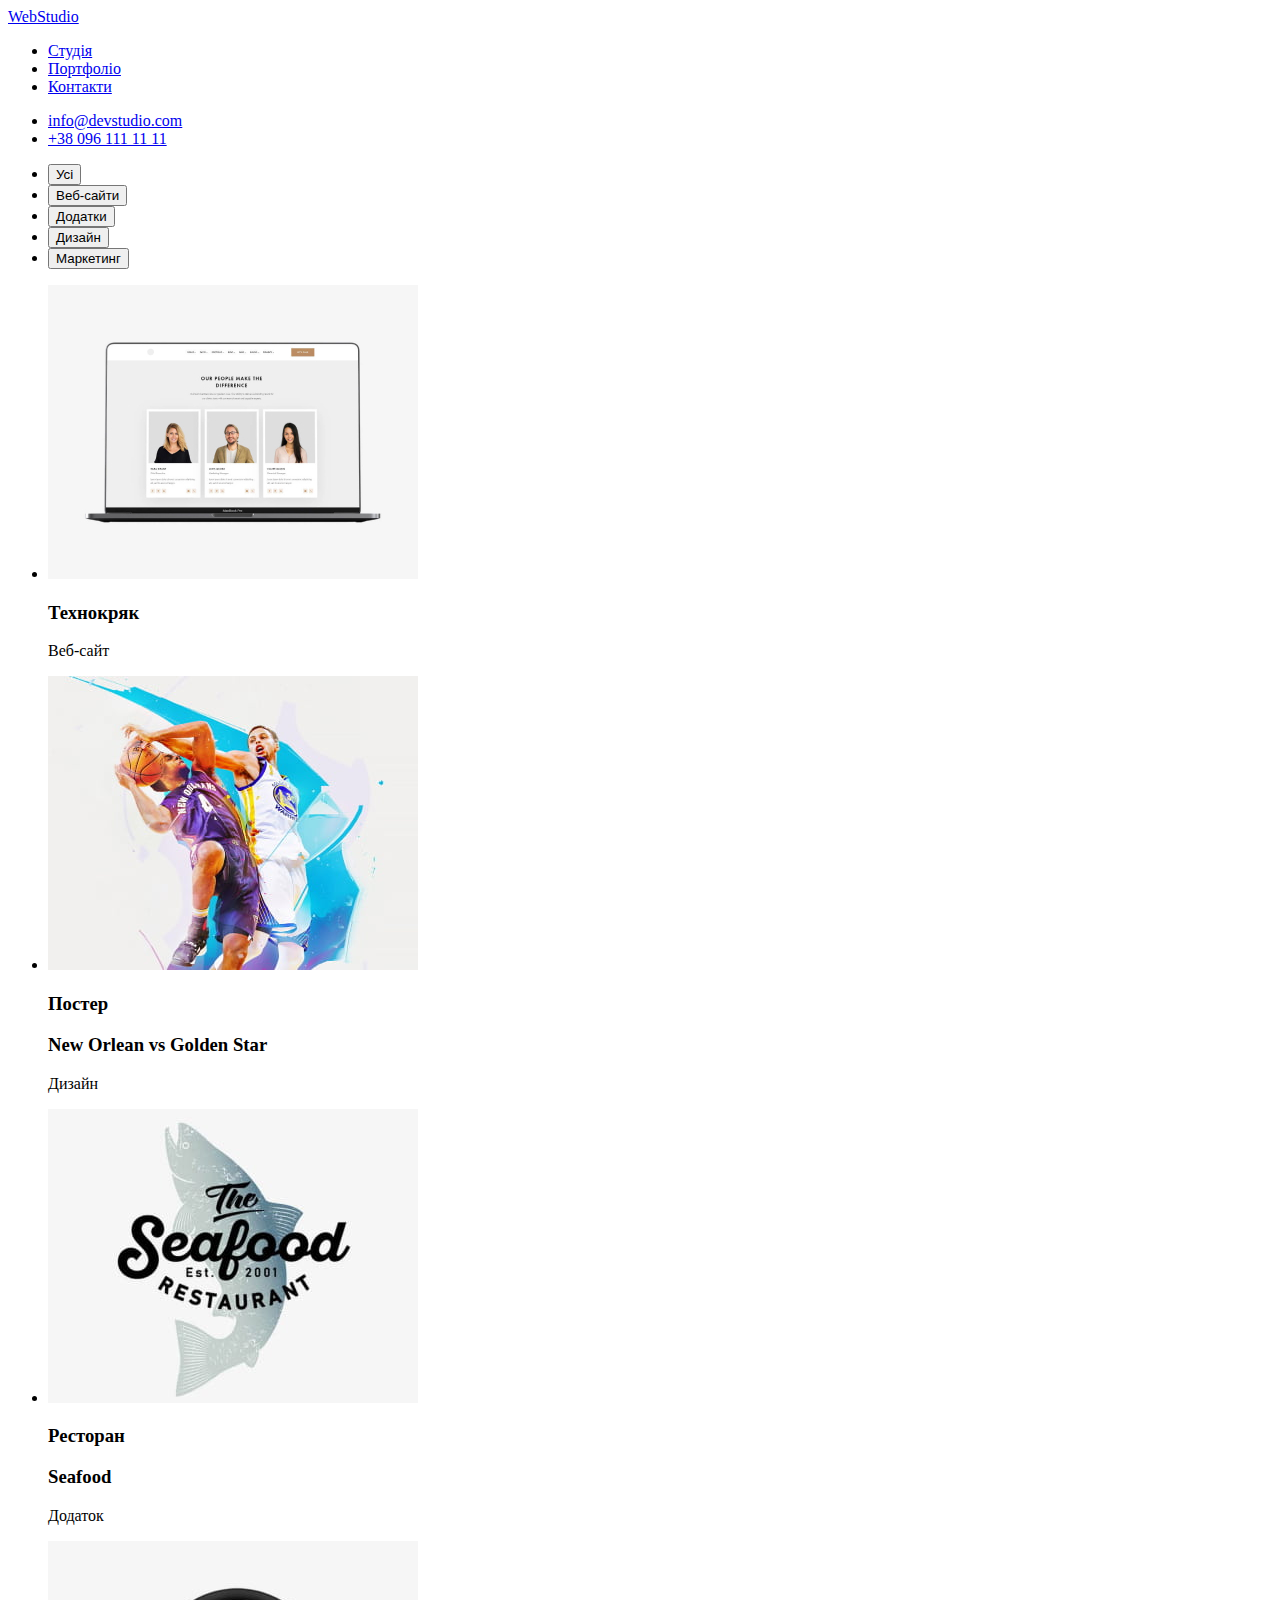
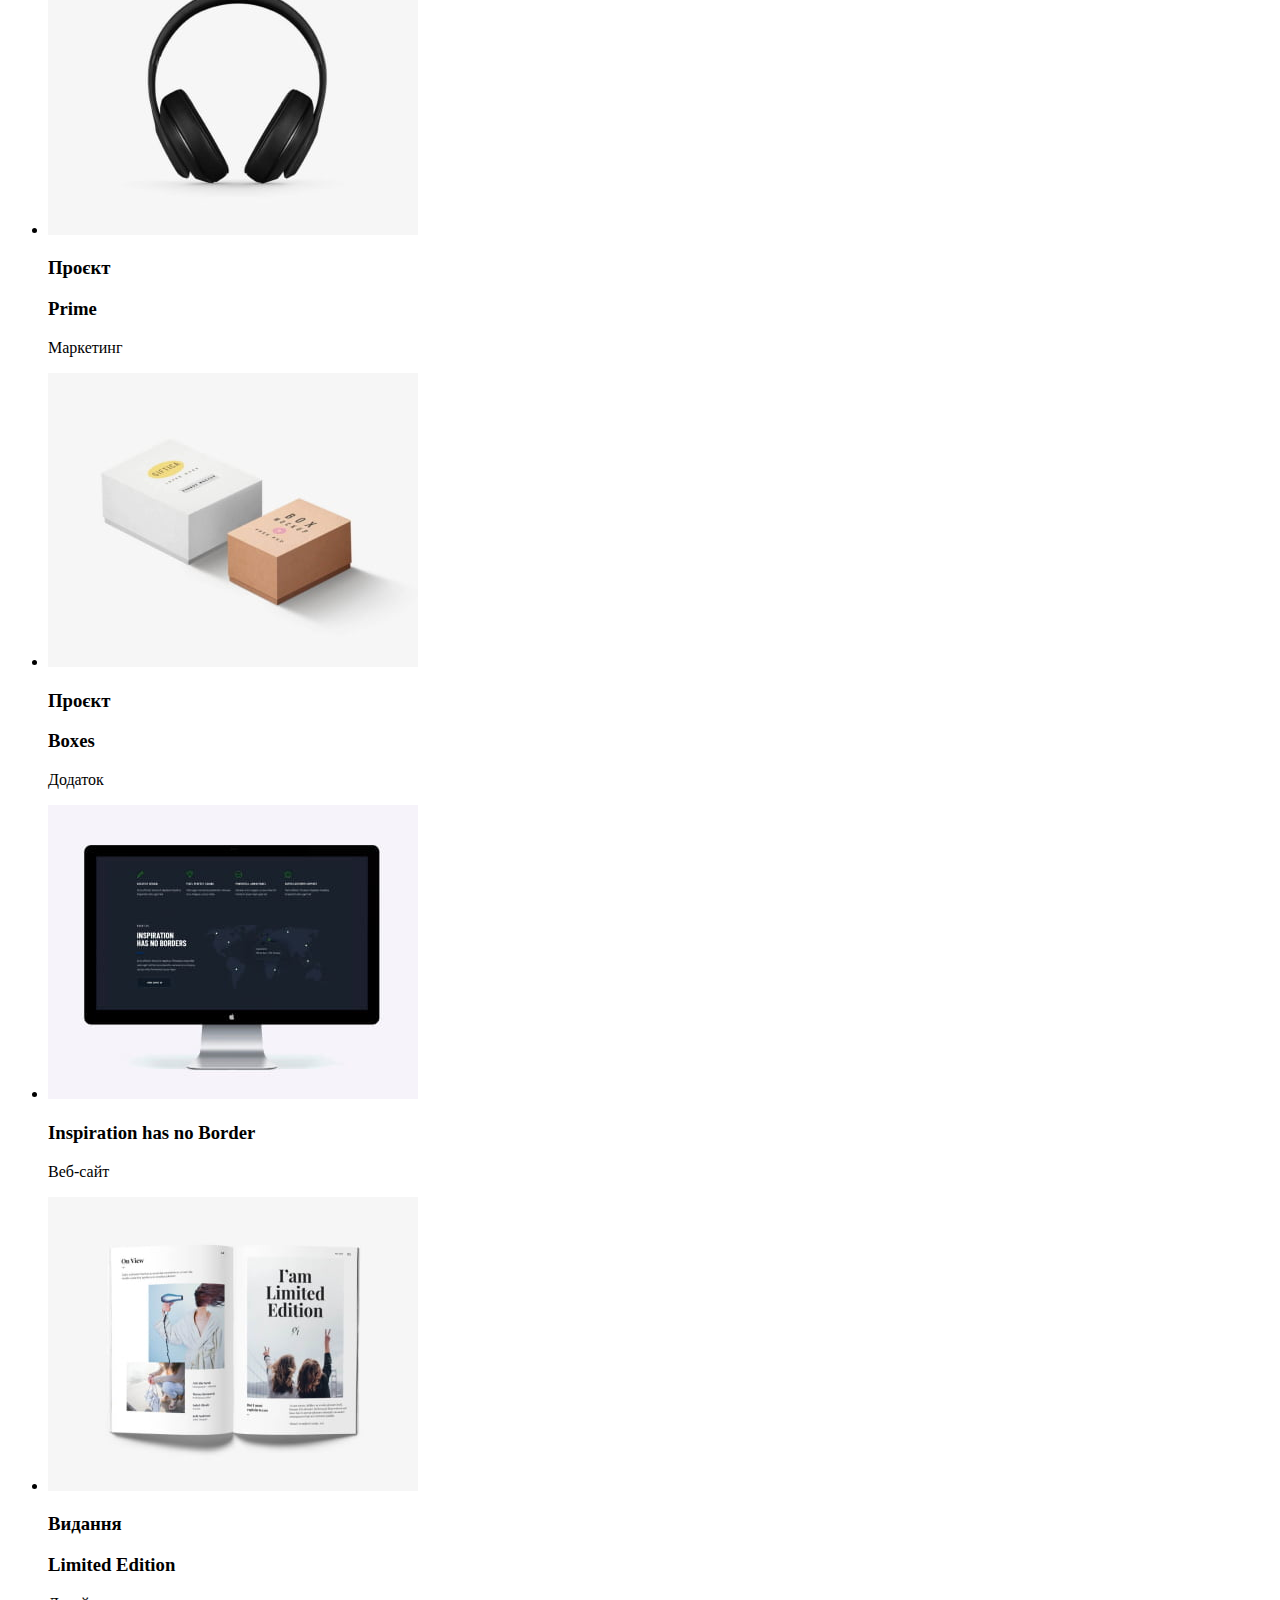
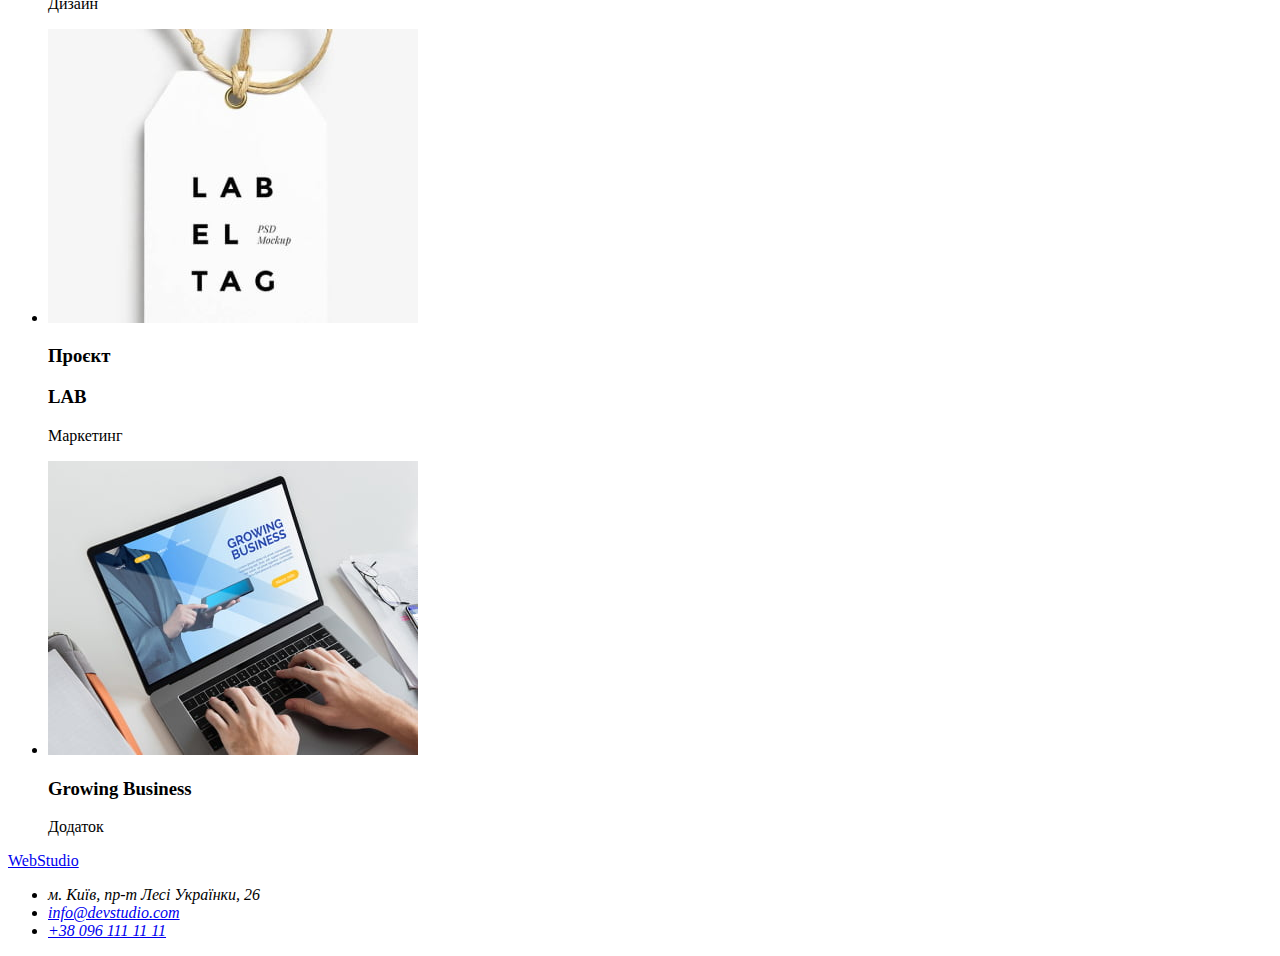
==== portfolio.html @ e4aabb2f "skeleton HTML" ====
<!DOCTYPE html>
<html lang="uk">
  <head>
    <meta charset="UTF-8" />
    <meta http-equiv="X-UA-Compatible" content="IE=edge" />
    <meta name="viewport" content="width=device-width, initial-scale=1.0" />
    <title>Document</title>
    <link rel="stylesheet" href="./css/styls.css" />
  </head>
  <body>
    <head>
      <!-- logo -->
      <a href="index.html" lang="en">WebStudio</a>
      <!--site_navigation  -->
      <nav>
        <ul>
          <li>
            <a href="./index.html">Студія</a>
          </li>
          <li>
            <a href="./portfolio.html">Портфоліо</a>
          </li>
          <li>
            <a href="/Contact">Контакти</a>
          </li>
        </ul>
      </nav>
      <!-- contacts -->
      <ul>
        <li><a href="mailto:info@devstudio.com" lang="en">info@devstudio.com</a></li>
        <li><a href="tel:+380961111111">+38 096 111 11 11</a></li>
      </ul>
    </head>
    <main>
      <section>
        <h2 hidden>Портфоліо</h2>
        <ul>
          <li><button type="button">Усі</button></li>
          <li><button type="button">Веб-сайти</button></li>
          <li><button type="button">Додатки</button></li>
          <li><button type="button">Дизайн</button></li>
          <li><button type="button">Маркетинг</button></li>
        </ul>
        <ul>
          <li>
            <img src="./img/portfolio/1tehnocryak.jpg" alt="ноутбук з відкритим сайтом на екрані" />
            <h3>Технокряк</h3>
            <p>Веб-сайт</p>
          </li>
          <li>
            <img
              src="./img/portfolio/2New-Orlean-vs-Golden-Star.jpg"
              alt="играют в баскет размерами большими"
            />
            <h3>
              Постер
              <p leng="en">New Orlean vs Golden Star</p>
            </h3>
            <p>Дизайн</p>
          </li>
          <li>
            <img src="./img/portfolio/3Seafood.jpg" alt="логотип ресторану" />
            <h3>
              Ресторан
              <p leng="en">Seafood</p>
            </h3>
            <p>Додаток</p>
          </li>
          <li>
            <img src="./img/portfolio/4Prime.jpg" alt="накладні навушники" />
            <h3>
              Проєкт
              <p leng="en">Prime</p>
            </h3>
            <p>Маркетинг</p>
          </li>
          <li>
            <img src="./img/portfolio/5Boxes.jpg" alt="дві коробки різного розміру і кольору" />
            <h3>
              Проєкт
              <p leng="en">Boxes</p>
            </h3>
            <p>Додаток</p>
          </li>
          <li>
            <img
              src="./img/portfolio/6Inspiration-has-no-Borders.jpg"
              alt="монітор на якому відкритий сайт"
            />
            <h3 leng="en">Inspiration has no Border</h3>
            <p>Веб-сайт</p>
          </li>
          <li>
            <img src="./img/portfolio/7 Limited-Edition.jpg" alt="відкрита книга з картинками" />
            <h3>
              Видання
              <p leng="en">Limited Edition</p>
            </h3>
            <p>Дизайн</p>
          </li>
          <li>
            <img src="./img/portfolio/8LAB.jpg" alt="бірка з логотипом магазину" />
            <h3>
              Проєкт
              <p leng="en">LAB</p>
            </h3>
            <p>Маркетинг</p>
          </li>
          <li>
            <img src="./img/portfolio/9Growing-Business.jpg" alt="людина реєструється на сайті" />
            <h3 leng="en">Growing Business</h3>
            <p>Додаток</p>
          </li>
        </ul>
      </section>
    </main>
    <footer>
      <a href="index.html"><span lang="en">WebStudio</span></a>
      <address>
        <ul>
          <li>м. Київ, пр-т Лесі Українки, 26</li>
          <li>
            <a href="mailto:info@devstudio.com" lang="en">info@devstudio.com</a>
          </li>
          <li>
            <a href="tel:+380961111111">+38 096 111 11 11</a>
          </li>
        </ul>
      </address>
    </footer>
  </body>
</html>
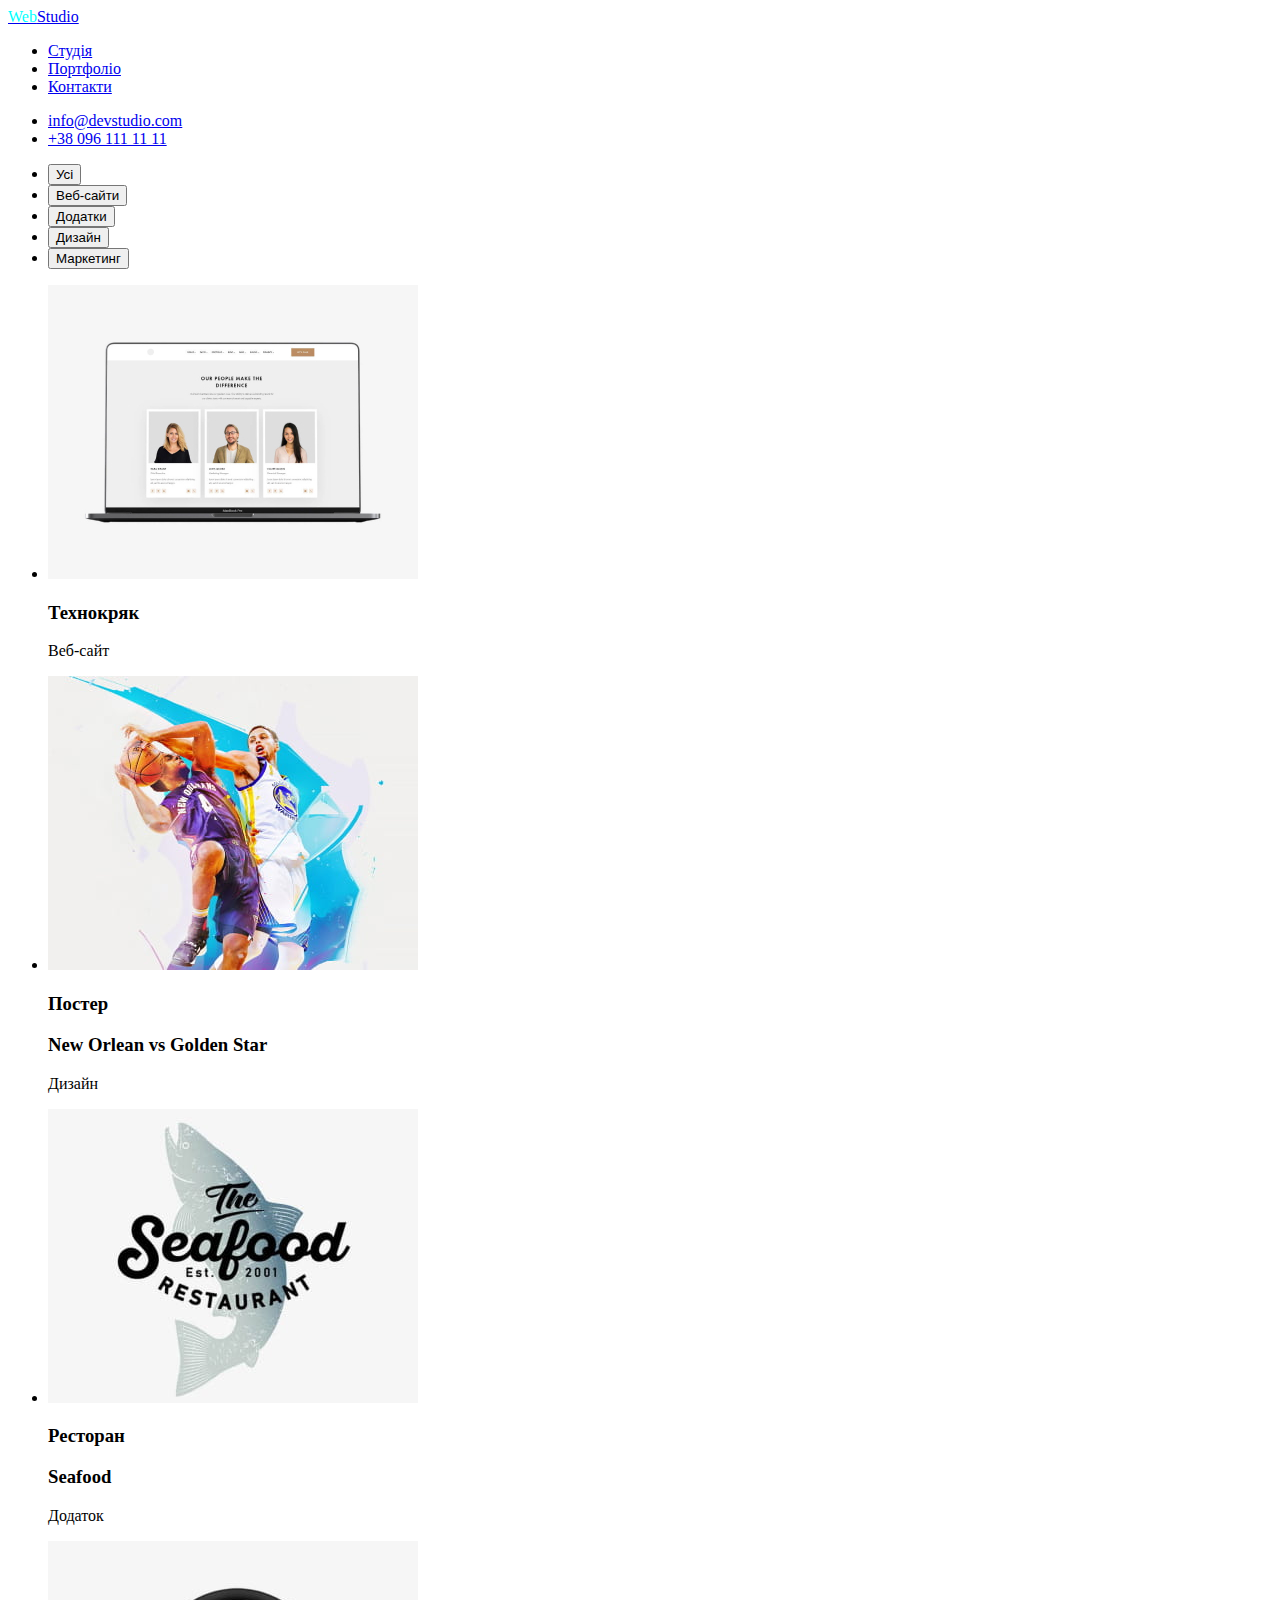
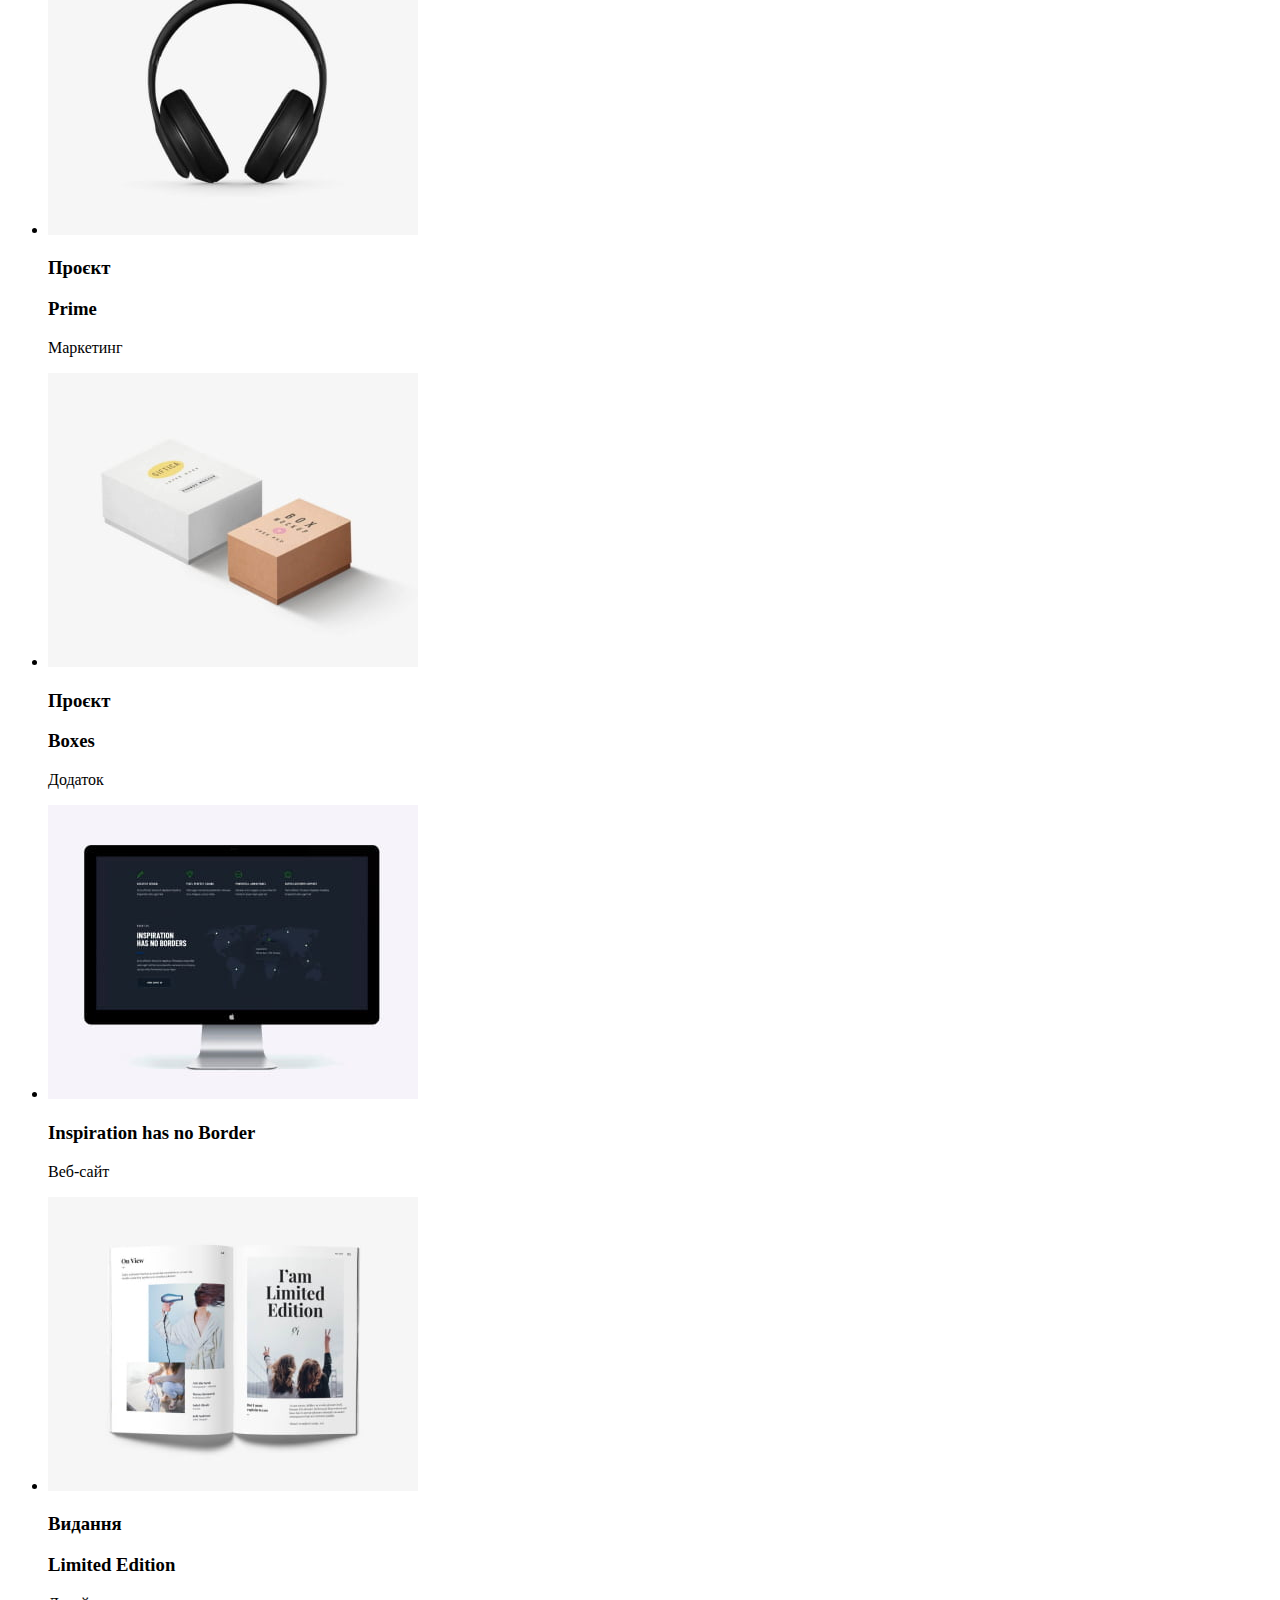
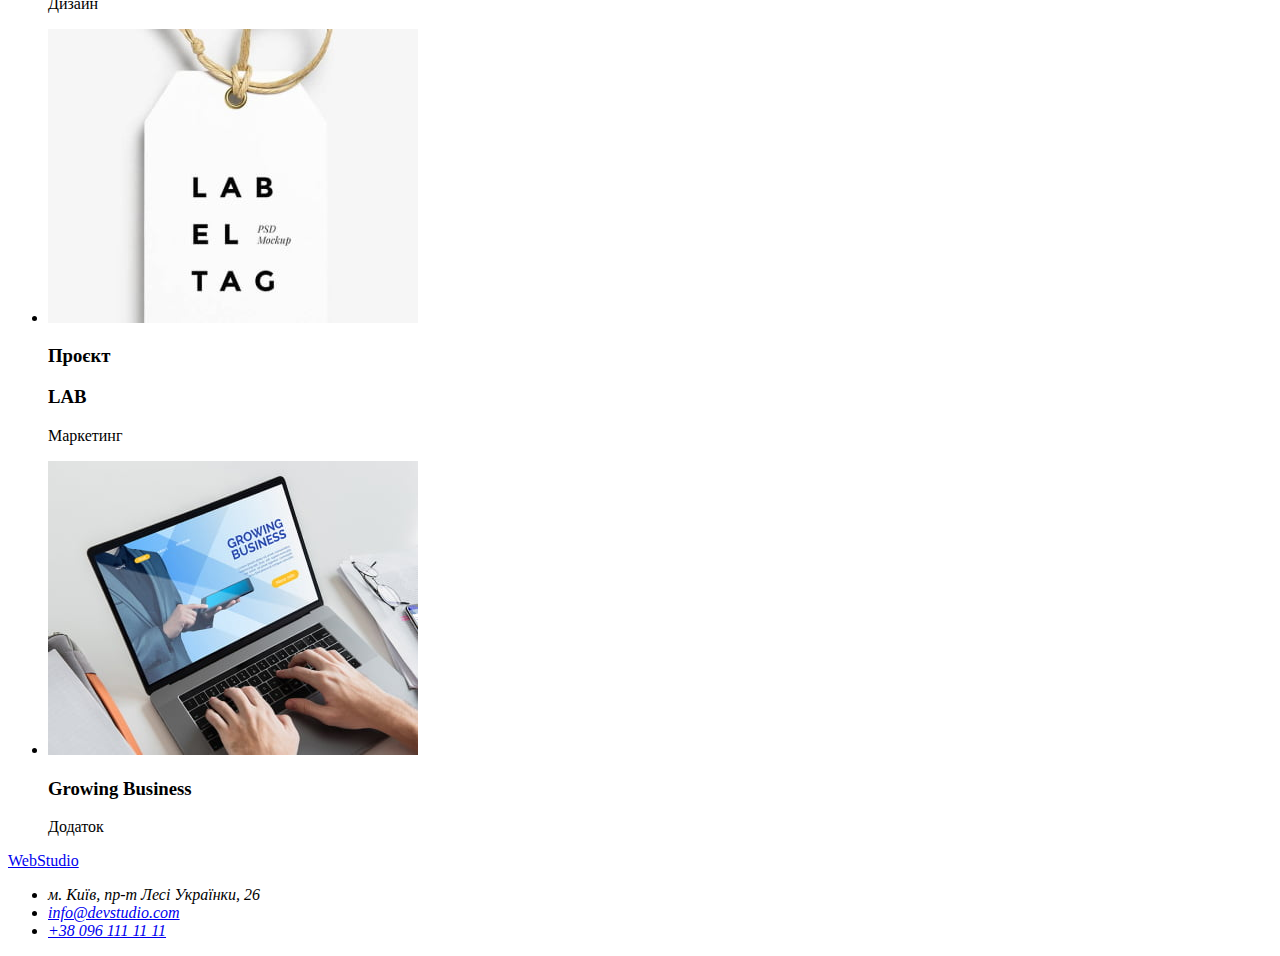
==== commit bfa3e538: "назначил часть классов" ====
--- a/portfolio.html
+++ b/portfolio.html
@@ -5,41 +5,45 @@
     <meta http-equiv="X-UA-Compatible" content="IE=edge" />
     <meta name="viewport" content="width=device-width, initial-scale=1.0" />
     <title>Document</title>
-    <link rel="stylesheet" href="./css/styls.css" />
+    <link rel="stylesheet" href="./css/styles.css" />
   </head>
   <body>
-    <head>
+    <header class="header">
       <!-- logo -->
-      <a href="index.html" lang="en">WebStudio</a>
+      <a class="logo" href="index.html" lang="en"><span class="first-part-logo">Web</span>Studio</a>
       <!--site_navigation  -->
-      <nav>
-        <ul>
-          <li>
-            <a href="./index.html">Студія</a>
+      <nav class="nav">
+        <ul class="nav-list">
+          <li class="nav-item">
+            <a class="nav-link" href="./index.html">Студія</a>
           </li>
-          <li>
-            <a href="./portfolio.html">Портфоліо</a>
+          <li class="nav-item">
+            <a class="nav-link" href="./portfolio.html">Портфоліо</a>
           </li>
-          <li>
-            <a href="/Contact">Контакти</a>
+          <li class="nav-item">
+            <a class="nav-link" href="/Contact">Контакти</a>
           </li>
         </ul>
       </nav>
       <!-- contacts -->
-      <ul>
-        <li><a href="mailto:info@devstudio.com" lang="en">info@devstudio.com</a></li>
-        <li><a href="tel:+380961111111">+38 096 111 11 11</a></li>
+      <ul class="contacts-list">
+        <li class="contacts-item">
+          <a class="contacts-link" href="mailto:info@devstudio.com" lang="en">info@devstudio.com</a>
+        </li>
+        <li class="contacts-item">
+          <a class="contacts-link" href="tel:+380961111111">+38 096 111 11 11</a>
+        </li>
       </ul>
-    </head>
+    </header>
     <main>
-      <section>
-        <h2 hidden>Портфоліо</h2>
-        <ul>
-          <li><button type="button">Усі</button></li>
-          <li><button type="button">Веб-сайти</button></li>
-          <li><button type="button">Додатки</button></li>
-          <li><button type="button">Дизайн</button></li>
-          <li><button type="button">Маркетинг</button></li>
+      <section class="portfolio-section">
+        <h2 class="portfolio-title" hidden>Портфоліо</h2>
+        <ul class="filter-list">
+          <li class="filter-item"><button class="filter-button" type="button">Усі</button></li>
+          <li class="filter-item"><button class="filter-button" type="button">Веб-сайти</button></li>
+          <li class="filter-item"><button class="filter-button" type="button">Додатки</button></li>
+          <li class="filter-item"><button class="filter-button" type="button">Дизайн</button></li>
+          <li class="filter-item"><button class="filter-button" type="button">Маркетинг</button></li>
         </ul>
         <ul>
           <li>
--- a/css/styles.css
+++ b/css/styles.css
@@ -0,0 +1,19 @@
+.logo {
+}
+.first-part-logo {color: aqua;
+    
+}
+.nav {
+}
+.nav-list {
+}
+.nav-item {
+}
+.nav-link {
+}
+.contacts-list {
+}
+.contacts-item {
+}
+.contacts-link {
+}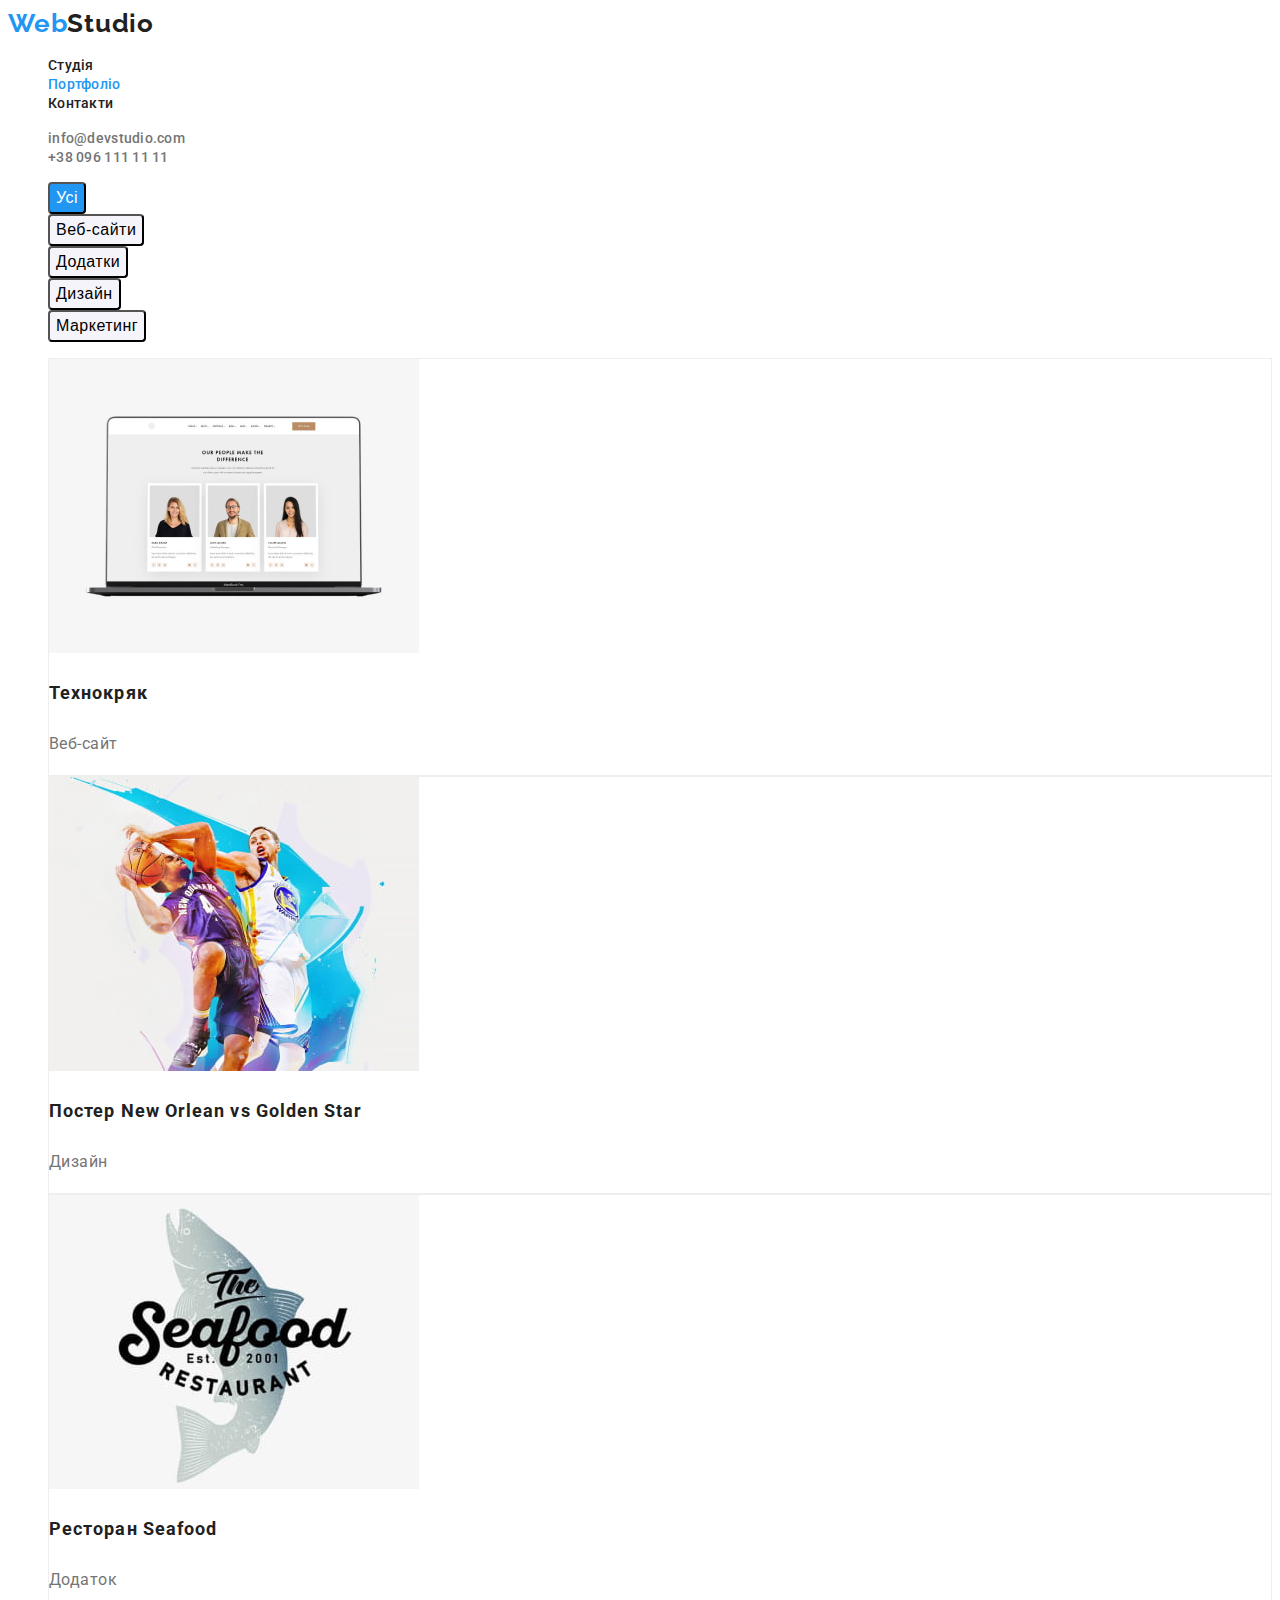
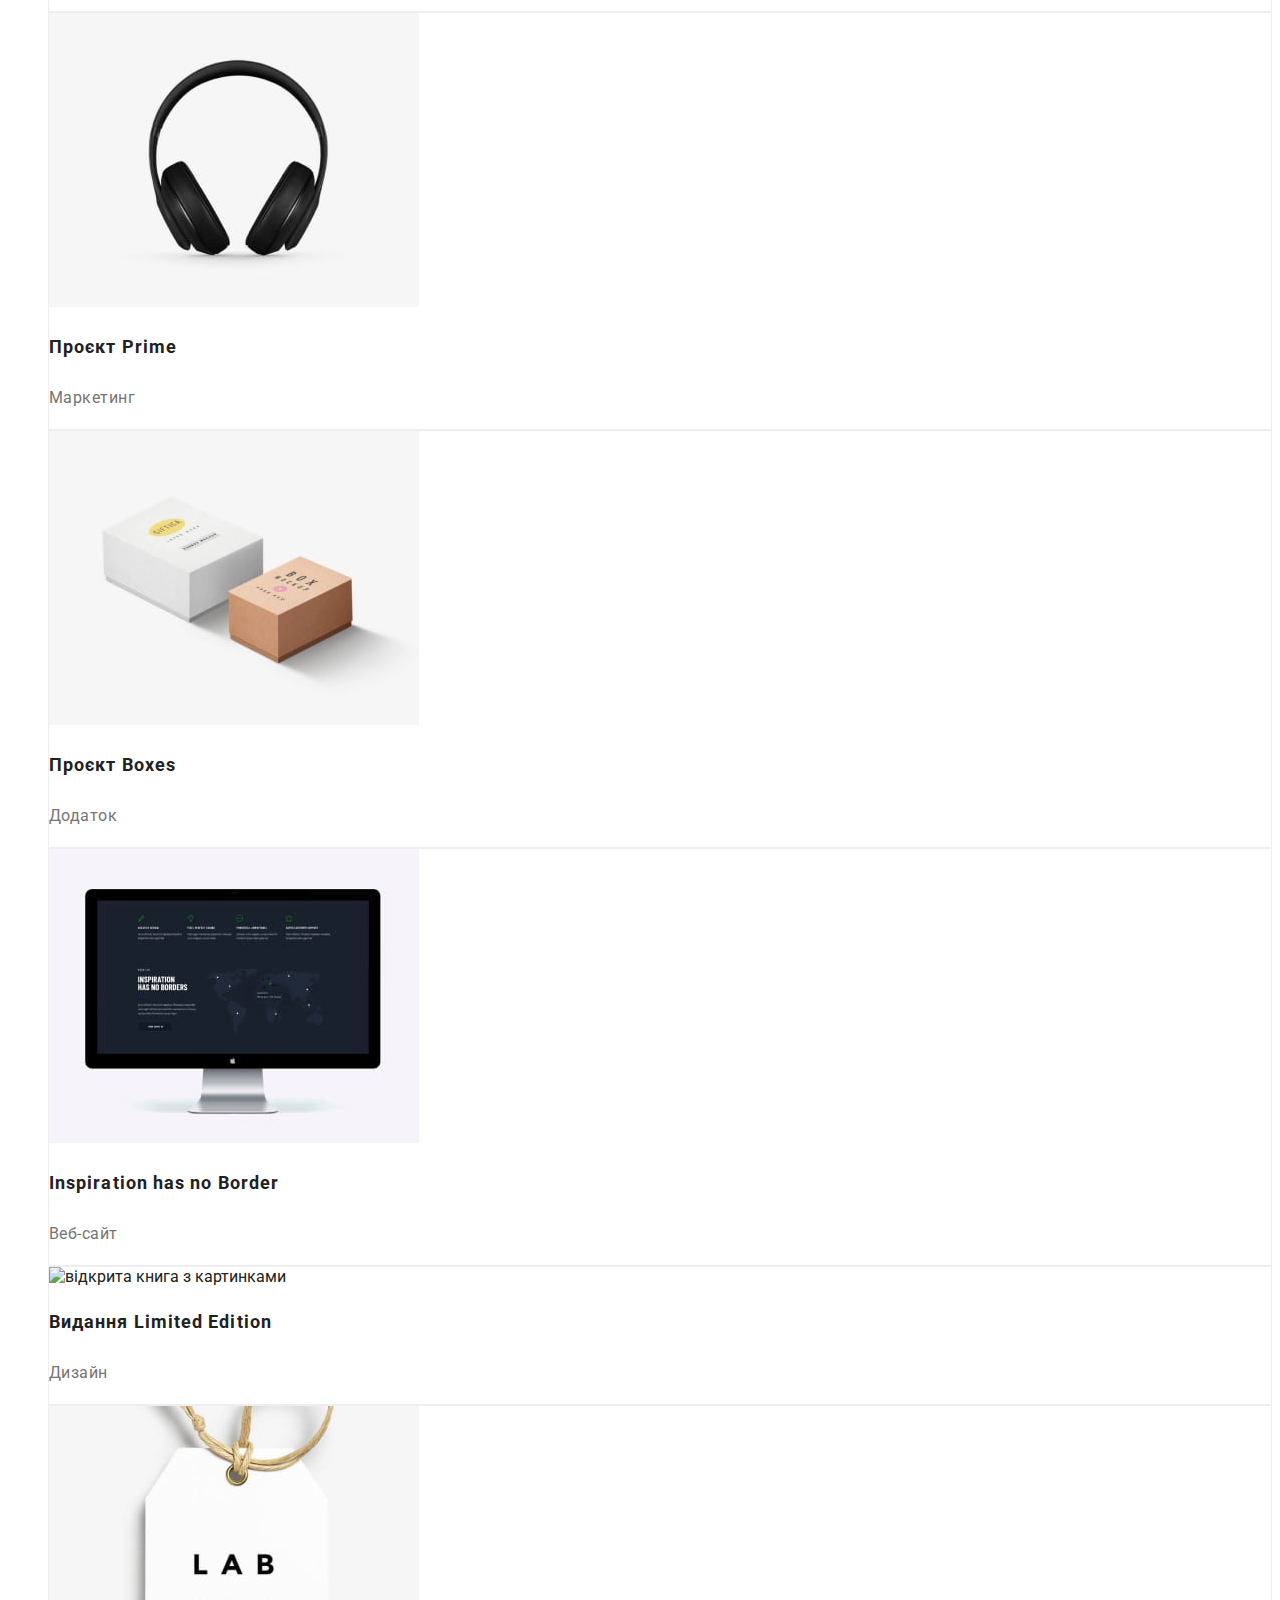
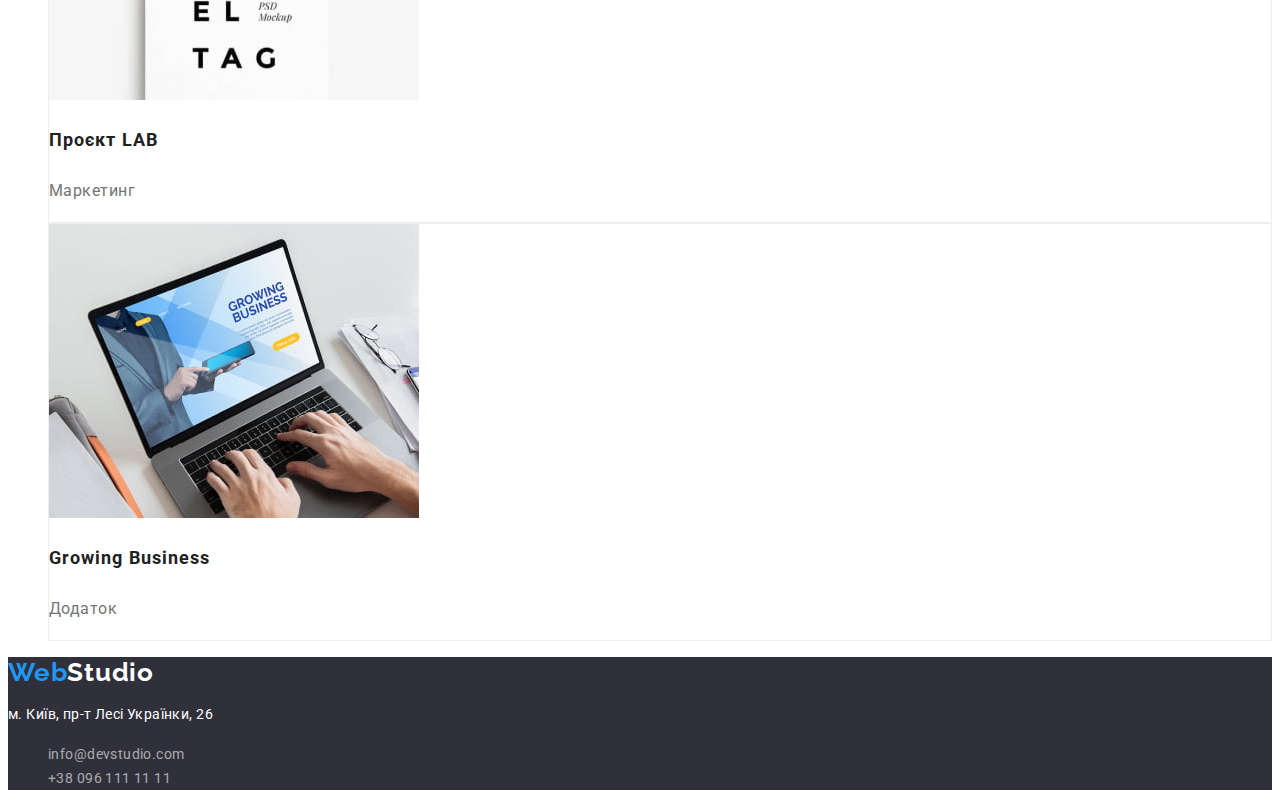
==== commit 8a64b102: "stylesheet DONE" ====
--- a/portfolio.html
+++ b/portfolio.html
@@ -5,129 +5,127 @@
     <meta http-equiv="X-UA-Compatible" content="IE=edge" />
     <meta name="viewport" content="width=device-width, initial-scale=1.0" />
     <title>Document</title>
+    <link rel="preconnect" href="https://fonts.googleapis.com" />
+    <link rel="preconnect" href="https://fonts.gstatic.com" crossorigin />
+    <link href="https://fonts.googleapis.com/css2?family=Raleway:wght@700&family=Roboto:wght@400;500;700;900&display=swap" rel="stylesheet" />
     <link rel="stylesheet" href="./css/styles.css" />
   </head>
   <body>
-    <header class="header">
+ <header class="header">
       <!-- logo -->
-      <a class="logo" href="index.html" lang="en"><span class="first-part-logo">Web</span>Studio</a>
+      <a class="logo link" href="index.html" lang="en"><span class="first-part-logo">Web</span>Studio</a>
       <!--site_navigation  -->
       <nav class="nav">
-        <ul class="nav-list">
+        <ul class="nav-list list">
           <li class="nav-item">
-            <a class="nav-link" href="./index.html">Студія</a>
+            <a class="nav-link link " href="./index.html">Студія</a>
           </li>
           <li class="nav-item">
-            <a class="nav-link" href="./portfolio.html">Портфоліо</a>
+            <a class="nav-link link current" href="./portfolio.html">Портфоліо</a>
           </li>
           <li class="nav-item">
-            <a class="nav-link" href="/Contact">Контакти</a>
+            <a class="nav-link link" href="/Contact">Контакти</a>
           </li>
         </ul>
       </nav>
       <!-- contacts -->
-      <ul class="contacts-list">
+      <ul class="contacts-list list">
         <li class="contacts-item">
-          <a class="contacts-link" href="mailto:info@devstudio.com" lang="en">info@devstudio.com</a>
+          <a class="contacts-link link" href="mailto:info@devstudio.com" lang="en">info@devstudio.com</a>
         </li>
         <li class="contacts-item">
-          <a class="contacts-link" href="tel:+380961111111">+38 096 111 11 11</a>
+          <a class="contacts-link link" href="tel:+380961111111">+38 096 111 11 11</a>
         </li>
       </ul>
     </header>
     <main>
       <section class="portfolio-section">
-        <h2 class="portfolio-title" hidden>Портфоліо</h2>
-        <ul class="filter-list">
-          <li class="filter-item"><button class="filter-button" type="button">Усі</button></li>
+        
+        <h2 class="portfolio-title">Портфоліо</h2>
+        <ul class="filter-list list">
+          <li class="filter-item"><button class="filter-button active" type="button">Усі</button></li>
           <li class="filter-item"><button class="filter-button" type="button">Веб-сайти</button></li>
           <li class="filter-item"><button class="filter-button" type="button">Додатки</button></li>
           <li class="filter-item"><button class="filter-button" type="button">Дизайн</button></li>
           <li class="filter-item"><button class="filter-button" type="button">Маркетинг</button></li>
         </ul>
-        <ul>
-          <li>
-            <img src="./img/portfolio/1tehnocryak.jpg" alt="ноутбук з відкритим сайтом на екрані" />
-            <h3>Технокряк</h3>
-            <p>Веб-сайт</p>
+        <ul class="portfolio-list list">
+          <li class="portfolio-item">
+            <img class="portfolio-img" src="./img/portfolio/1tehnocryak.jpg" alt="ноутбук з відкритим сайтом на екрані" width="370" height="294"/>
+            <h3 class="portfolio-subtitle">Технокряк</h3>
+            <p class="portfolio-text text">Веб-сайт</p>
           </li>
-          <li>
-            <img
-              src="./img/portfolio/2New-Orlean-vs-Golden-Star.jpg"
-              alt="играют в баскет размерами большими"
-            />
-            <h3>
+          <li class="portfolio-item">
+            <img class="portfolio-img" src="./img/portfolio/2New-Orlean-vs-Golden-Star.jpg" alt="играют в баскет размерами большими" width="370" height="294"/>
+            <h3 class="portfolio-subtitle">
               Постер
-              <p leng="en">New Orlean vs Golden Star</p>
+              <span lang="en">New Orlean vs Golden Star</span>
             </h3>
-            <p>Дизайн</p>
+            <p class="portfolio-text text">Дизайн</p>
           </li>
-          <li>
-            <img src="./img/portfolio/3Seafood.jpg" alt="логотип ресторану" />
-            <h3>
+          <li class="portfolio-item">
+            <img class="portfolio-img" src="./img/portfolio/3Seafood.jpg" alt="логотип ресторану" width="370" height="294"/>
+            <h3 class="portfolio-subtitle">
               Ресторан
-              <p leng="en">Seafood</p>
+              <span lang="en">Seafood</span>
             </h3>
-            <p>Додаток</p>
+            <p class="portfolio-text text">Додаток</p>
           </li>
-          <li>
-            <img src="./img/portfolio/4Prime.jpg" alt="накладні навушники" />
-            <h3>
+          <li class="portfolio-item">
+            <img class="portfolio-img" src="./img/portfolio/4Prime.jpg" alt="накладні навушники" width="370" height="294"/>
+            <h3 class="portfolio-subtitle">
               Проєкт
-              <p leng="en">Prime</p>
+              <span lang="en">Prime</span>
             </h3>
-            <p>Маркетинг</p>
+            <p class="portfolio-text text">Маркетинг</p>
           </li>
-          <li>
-            <img src="./img/portfolio/5Boxes.jpg" alt="дві коробки різного розміру і кольору" />
-            <h3>
+          <li class="portfolio-item">
+            <img class="portfolio-img" src="./img/portfolio/5Boxes.jpg" alt="дві коробки різного розміру і кольору" width="370" height="294"/>
+            <h3 class="portfolio-subtitle">
               Проєкт
-              <p leng="en">Boxes</p>
+              <span lang="en">Boxes</span>
             </h3>
-            <p>Додаток</p>
+            <p class="portfolio-text text">Додаток</p>
           </li>
-          <li>
-            <img
-              src="./img/portfolio/6Inspiration-has-no-Borders.jpg"
-              alt="монітор на якому відкритий сайт"
-            />
-            <h3 leng="en">Inspiration has no Border</h3>
-            <p>Веб-сайт</p>
+          <li class="portfolio-item">
+            <img class="portfolio-img" src="./img/portfolio/6Inspiration-has-no-Borders.jpg" alt="монітор на якому відкритий сайт" width="370" height="294"/>
+            <h3 class="portfolio-subtitle" lang="en">Inspiration has no Border</h3>
+            <p class="portfolio-text text">Веб-сайт</p>
           </li>
-          <li>
-            <img src="./img/portfolio/7 Limited-Edition.jpg" alt="відкрита книга з картинками" />
-            <h3>
+          <li class="portfolio-item">
+            <img class="portfolio-img" src="./img/portfolio/7Limited-Edition.jpg" alt="відкрита книга з картинками" width="370" height="294"/>
+            <h3 class="portfolio-subtitle">
               Видання
-              <p leng="en">Limited Edition</p>
+              <span lang="en">Limited Edition</span>
             </h3>
-            <p>Дизайн</p>
+            <p class="portfolio-text text">Дизайн</p>
           </li>
-          <li>
-            <img src="./img/portfolio/8LAB.jpg" alt="бірка з логотипом магазину" />
-            <h3>
+          <li class="portfolio-item">
+            <img class="portfolio-img" src="./img/portfolio/8LAB.jpg" alt="бірка з логотипом магазину" width="370" height="294"/>
+            <h3 class="portfolio-subtitle">
               Проєкт
-              <p leng="en">LAB</p>
+              <span lang="en">LAB</span>
             </h3>
-            <p>Маркетинг</p>
+            <p class="portfolio-text text">Маркетинг</p>
           </li>
-          <li>
-            <img src="./img/portfolio/9Growing-Business.jpg" alt="людина реєструється на сайті" />
-            <h3 leng="en">Growing Business</h3>
-            <p>Додаток</p>
+          <li class="portfolio-item">
+            <img class="portfolio-img" src="./img/portfolio/9Growing-Business.jpg" alt="людина реєструється на сайті" width="370" height="294"/>
+            <h3 class="portfolio-subtitle" lang="en">Growing Business</h3>
+            <p class="portfolio-text text">Додаток</p>
           </li>
         </ul>
       </section>
     </main>
-    <footer>
-      <a href="index.html"><span lang="en">WebStudio</span></a>
-      <address>
-        <ul>
-          <li>м. Київ, пр-т Лесі Українки, 26</li>
-          <li>
-            <a href="mailto:info@devstudio.com" lang="en">info@devstudio.com</a>
+     <footer class="footer">
+      <a class="logo link" href="index.html" lang="en"><span class="first-part-logo">Web</span>Studio</a>
+      <address class="address">
+        <p class="address-text">м. Київ, пр-т Лесі Українки, 26</p>
+        <ul class="address-list list">
+          <li class="address-item">
+            <a class="address-link link" href="mailto:info@devstudio.com" lang="en">info@devstudio.com</a>
           </li>
-          <li>
-            <a href="tel:+380961111111">+38 096 111 11 11</a>
+          <li class="address-item">
+            <a class="address-link link" href="tel:+380961111111">+38 096 111 11 11</a>
           </li>
         </ul>
       </address>
--- a/css/styles.css
+++ b/css/styles.css
@@ -1,19 +1,217 @@
-.logo {
-}
-.first-part-logo {color: aqua;
-    
-}
-.nav {
-}
-.nav-list {
-}
-.nav-item {
-}
-.nav-link {
-}
-.contacts-list {
-}
-.contacts-item {
-}
-.contacts-link {
+:root{
+  /* Fonts */
+  --main-font: Roboto, sans-serif;
+  --secondary-font: Raleway, sans-serif;
+  /* Text colors */
+  --main-txt-cl:#212121;
+  --dark-txt-cl:#757575;
+  --ligh-txt-cl:#FFFFFF;
+  --ligt-txt-cl-60:rgba(255, 255, 255, 0.6);
+  --accent-txt-cl:#2196F3;
+  /* Background colors*/
+  --main-bg-cl:#FFFFFF;
+  --dark-bg-cl:#2F303A;
+  --ligt-bg-cl:#F5F4FA;
+  --accent-bg-cl:#2196F3;
+  /* Others */
+
+}
+body{
+  font-family: var(--main-font);
+  color:var(--main-txt-cl);
+  background-color: var(--main-bg-cl);
+
+}
+/* Reset */
+.link{
+  text-decoration: none;
+  color: currentColor;
+}
+.list{
+  list-style: none;
+}
+/* Header */
+.logo{
+  font-family: var(--secondary-font);
+font-weight: 700;
+font-size: 26px;
+line-height: calc(31 / 26);
+letter-spacing: 0.03em;
+}
+.first-part-logo{
+  color: var(--accent-bg-cl);
+}
+.nav-link{
+  font-weight: 500;
+font-size: 14px;
+line-height: calc(16 / 14);
+letter-spacing: 0.02em;
+}
+.nav-link:focus,
+.nav-link:hover{
+color:var(--accent-txt-cl);
+}
+.nav-link.current{
+  color: var(--accent-txt-cl);
+}
+.contacts-link{
+font-weight: 500;
+font-size: 14px;
+line-height: calc(16 / 14);
+letter-spacing: 0.02em;
+
+color: var(--dark-txt-cl);
+}
+.contacts-link:hover,
+.contacts-link:focus{
+  color:var(--accent-txt-cl);
+}
+/* main */
+
+.hero{
+background-color: var(--dark-bg-cl);
+}
+.hero-title{
+font-weight: 900;
+font-size: 44px;
+line-height:calc(60 / 40);
+text-align: center;
+letter-spacing: 0.06em;
+text-transform: uppercase;
+
+color: var(--ligh-txt-cl);
+}
+.hero-button{
+font-family:inherit;
+font-weight: 700;
+font-size: 16px;
+line-height:calc(30 / 16);
+display: flex;
+align-items: center;
+text-align: center;
+letter-spacing: 0.06em;
+
+color:var(--ligh-txt-cl);
+background-color:var(--accent-bg-cl);
+cursor: pointer;
+box-shadow: 0px 4px 4px rgba(0, 0, 0, 0.15);
+border-radius: 4px;
+}
+/* Benefits */
+.benefits-title{
+  display: none;
+}
+.benefits-subtitle{
+font-weight: 700;
+font-size: 14px;
+line-height: calc(16 / 14);
+letter-spacing: 0.03em;
+text-transform: uppercase;
+}
+.text{
+font-weight: 400;
+font-size: 14px;
+line-height: calc(24 / 14);
+letter-spacing: 0.03em;
+
+color:var(--dark-txt-cl);
+}
+/* Operation */
+.operation-title{
+font-weight: 700;
+font-size: 36px;
+line-height:calc(42 / 36);
+text-align: center;
+letter-spacing: 0.03em;
+}
+/* team */
+.team{
+  background-color:var(--ligt-bg-cl);
+}
+
+.team-title{
+font-weight: 700;
+font-size: 36px;
+line-height:calc(42 / 36);
+text-align: center;
+letter-spacing: 0.03em;
+}
+.team-item{
+  background-color: var(--main-bg-cl);
+  box-shadow: 0px 1px 3px rgba(0, 0, 0, 0.12), 0px 1px 1px rgba(0, 0, 0, 0.14), 0px 2px 1px rgba(0, 0, 0, 0.2);
+  border-radius: 0px 0px 4px 4px;
+}
+.team-subtitle{
+font-weight: 500;
+font-size: 16px;
+line-height: calc(19 / 16);
+text-align: center;
+letter-spacing: 0.03em;
+}
+.team-text{
+
+font-weight: 400;
+font-size: 16px;
+line-height: calc(19 / 16);
+text-align: center;
+letter-spacing: 0.03em;
+}
+/* footer */
+.footer{
+  background-color: var(--dark-bg-cl);
+}
+.footer .logo{
+  color: var(--ligh-txt-cl);
+}
+.address{
+  font-style: normal;
+}
+.address-text{
+font-weight: 400;
+font-size: 14px;
+line-height: calc(24 / 14);
+letter-spacing: 0.03em;
+
+color:var(--ligh-txt-cl);
+}
+.address-link{
+font-weight: 400;
+font-size: 14px;
+line-height:calc(24 / 14);
+letter-spacing: 0.03em;
+color:var(--ligt-txt-cl-60);
+}
+/* Portfolio.Html */
+.filter-button{
+font-weight: 500;
+font-size: 16px;
+line-height:calc(26 / 16);
+text-align: center;
+letter-spacing: 0.03em;
+background:var(--ligt-bg-cl);
+border-radius: 4px;
+}
+.filter-button.active{
+  background-color: var(--accent-bg-cl);
+  color: var(--ligh-txt-cl);
+}
+.portfolio-title{
+  display: none;
+}
+.portfolio-item{
+  border: 1px solid #EEEEEE;
+}
+.portfolio-subtitle{
+font-weight: 700;
+font-size: 18px;
+line-height:calc(36 / 18);
+letter-spacing: 0.06em;
+}
+.portfolio-text{
+font-weight: 400;
+font-size: 16px;
+line-height:calc(30 / 16);
+letter-spacing: 0.03em;
+
+color:var(--dark-txt-cl);
 }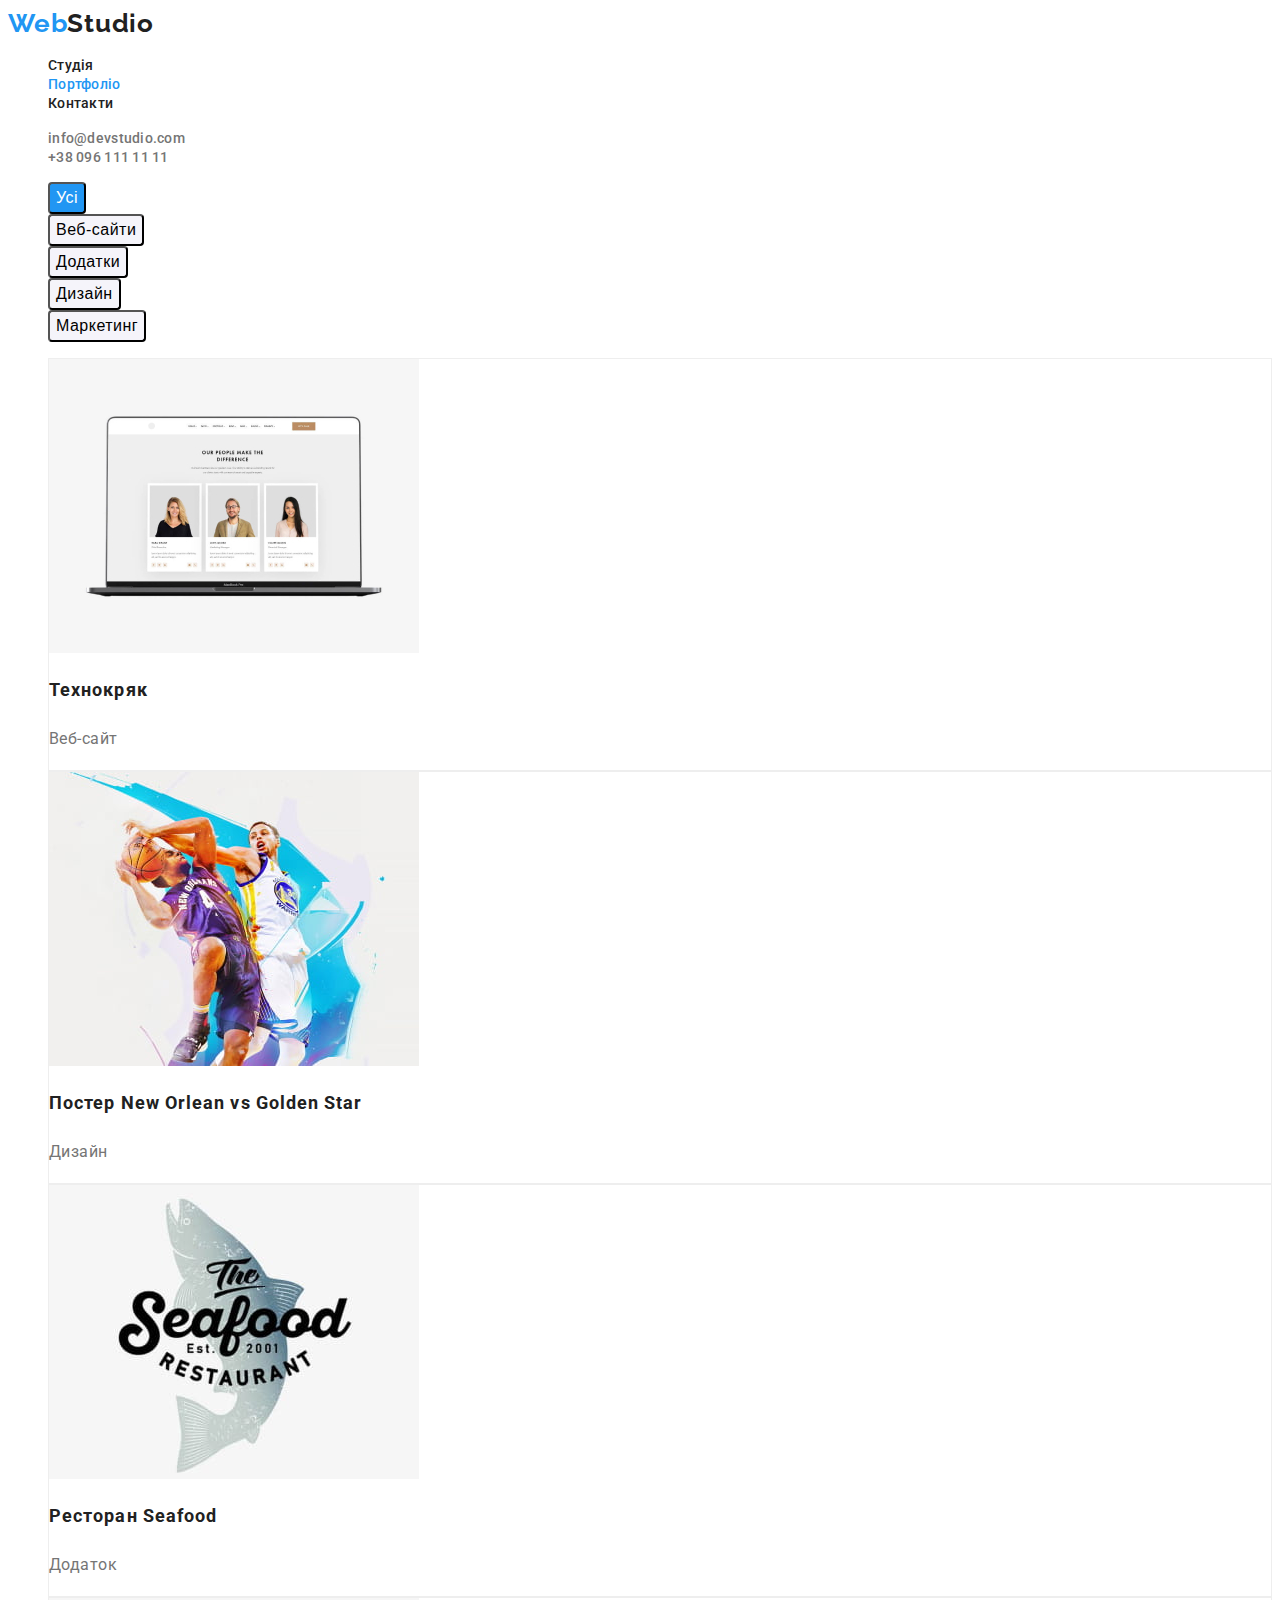
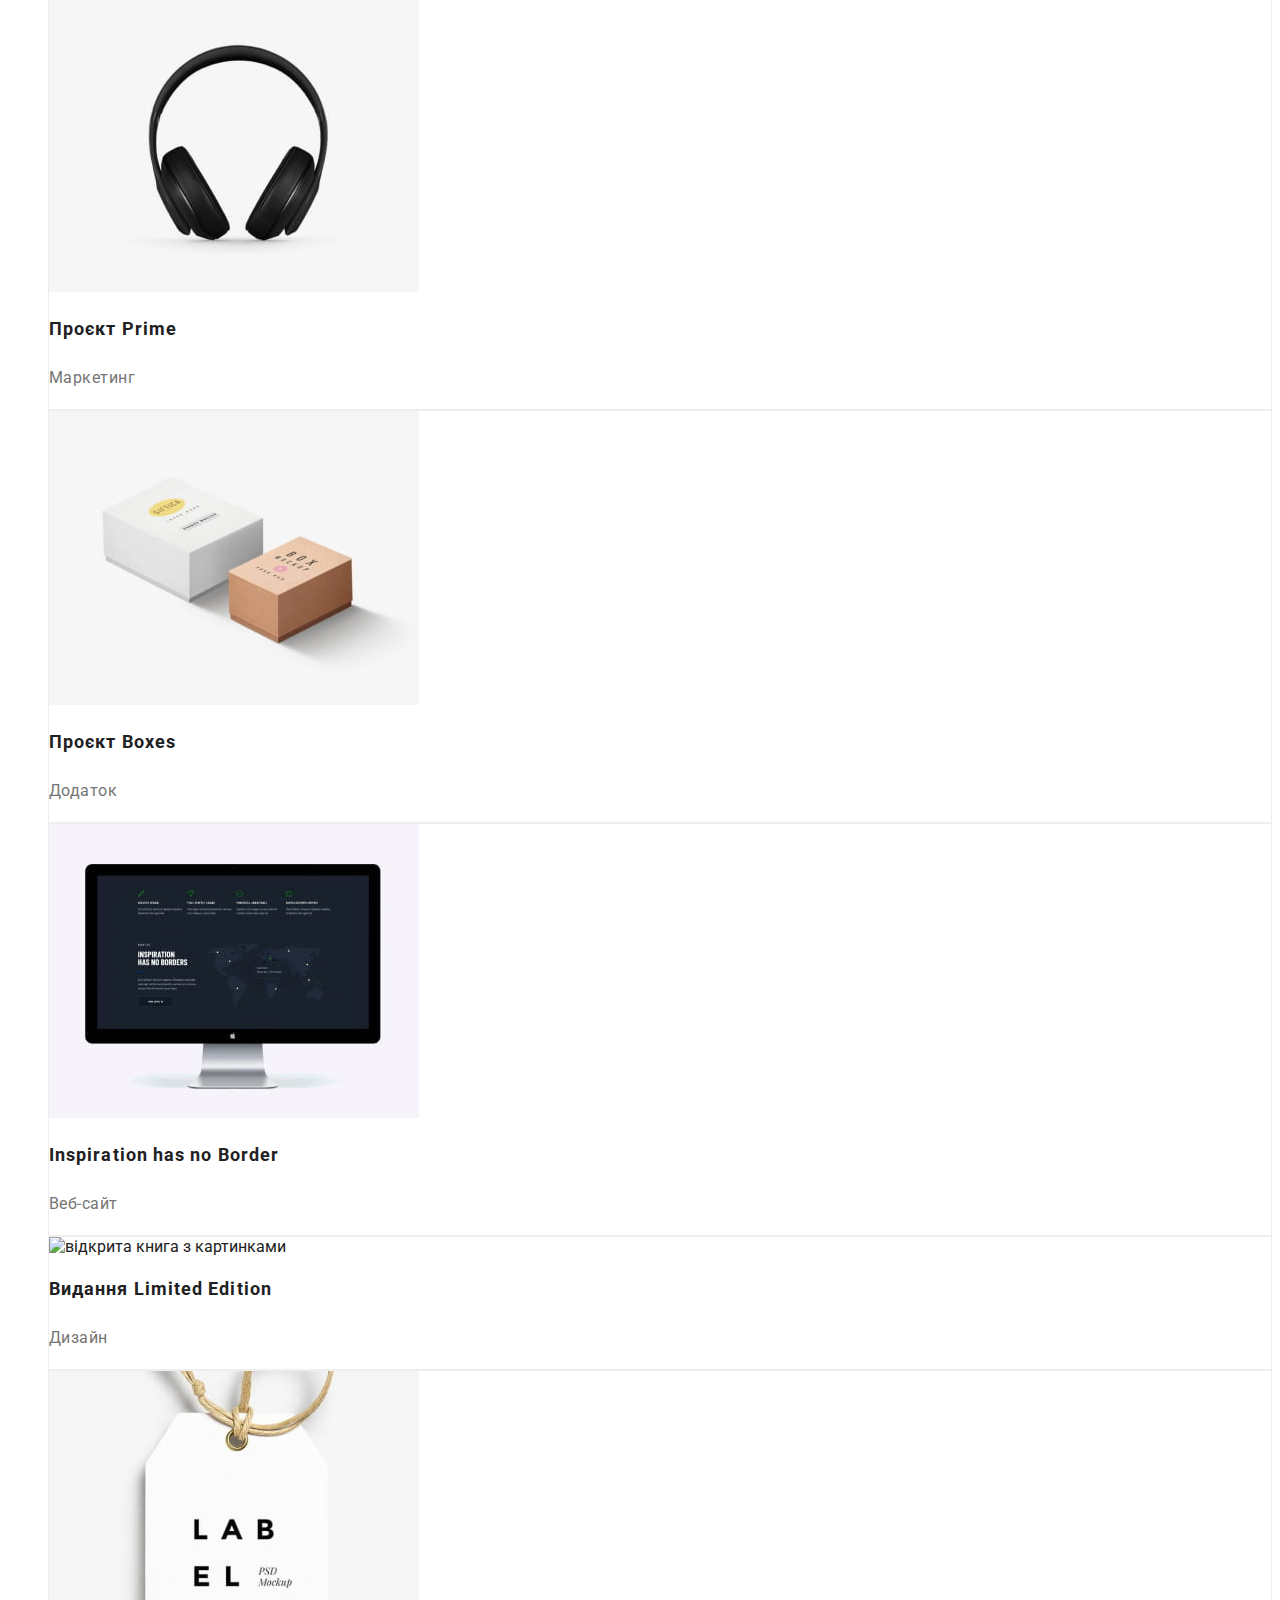
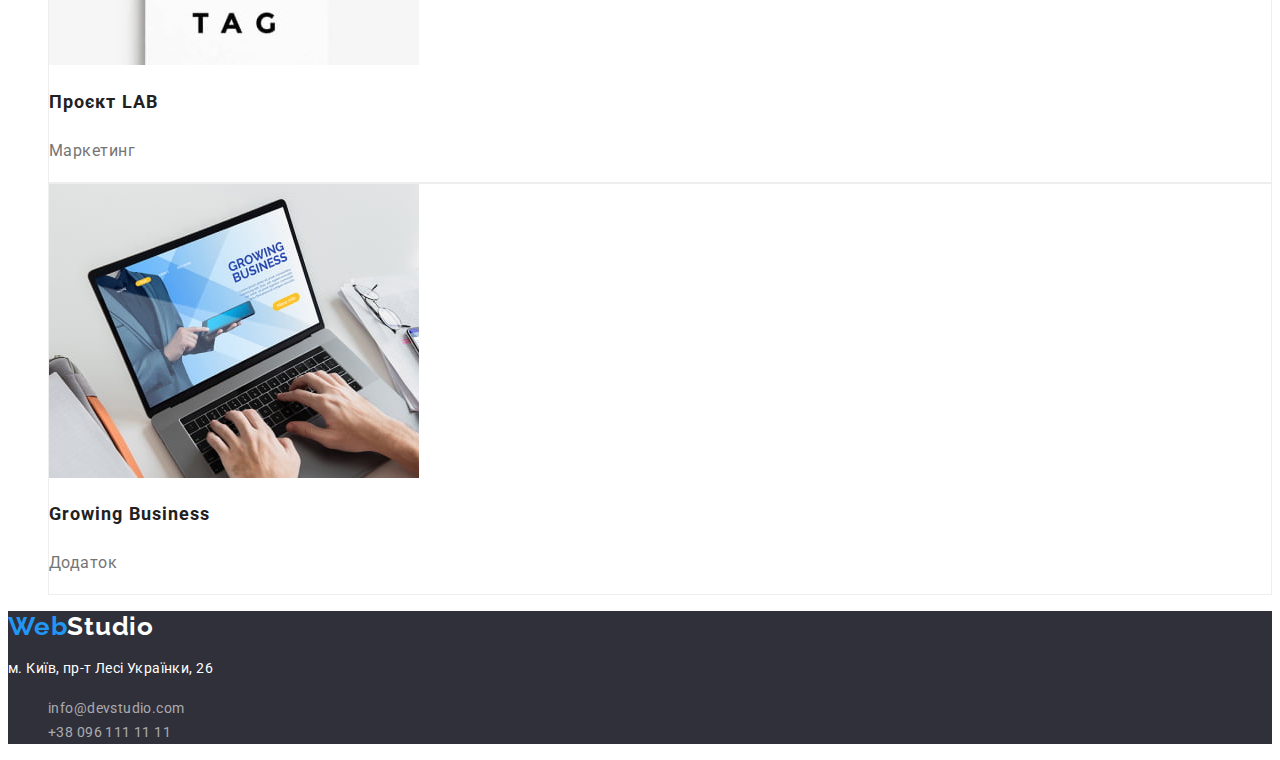
==== commit b41c2744: "Update portfolio.html" ====
--- a/portfolio.html
+++ b/portfolio.html
@@ -11,14 +11,14 @@
     <link rel="stylesheet" href="./css/styles.css" />
   </head>
   <body>
- <header class="header">
+    <header class="header">
       <!-- logo -->
       <a class="logo link" href="index.html" lang="en"><span class="first-part-logo">Web</span>Studio</a>
       <!--site_navigation  -->
       <nav class="nav">
         <ul class="nav-list list">
           <li class="nav-item">
-            <a class="nav-link link " href="./index.html">Студія</a>
+            <a class="nav-link link" href="./index.html">Студія</a>
           </li>
           <li class="nav-item">
             <a class="nav-link link current" href="./portfolio.html">Портфоліо</a>
@@ -40,8 +40,7 @@
     </header>
     <main>
       <section class="portfolio-section">
-        
-        <h2 class="portfolio-title">Портфоліо</h2>
+        <h1 class="portfolio-title">Портфоліо</h1>
         <ul class="filter-list list">
           <li class="filter-item"><button class="filter-button active" type="button">Усі</button></li>
           <li class="filter-item"><button class="filter-button" type="button">Веб-сайти</button></li>
@@ -51,72 +50,84 @@
         </ul>
         <ul class="portfolio-list list">
           <li class="portfolio-item">
-            <img class="portfolio-img" src="./img/portfolio/1tehnocryak.jpg" alt="ноутбук з відкритим сайтом на екрані" width="370" height="294"/>
-            <h3 class="portfolio-subtitle">Технокряк</h3>
+            <img class="portfolio-img" src="./img/portfolio/1tehnocryak.jpg" alt="ноутбук з відкритим сайтом на екрані" width="370" height="294" />
+            <h2 class="portfolio-subtitle">Технокряк</h2>
             <p class="portfolio-text text">Веб-сайт</p>
           </li>
           <li class="portfolio-item">
-            <img class="portfolio-img" src="./img/portfolio/2New-Orlean-vs-Golden-Star.jpg" alt="играют в баскет размерами большими" width="370" height="294"/>
-            <h3 class="portfolio-subtitle">
+            <img
+              class="portfolio-img"
+              src="./img/portfolio/2New-Orlean-vs-Golden-Star.jpg"
+              alt="играют в баскет размерами большими"
+              width="370"
+              height="294"
+            />
+            <h2 class="portfolio-subtitle">
               Постер
               <span lang="en">New Orlean vs Golden Star</span>
-            </h3>
+            </h2>
             <p class="portfolio-text text">Дизайн</p>
           </li>
           <li class="portfolio-item">
-            <img class="portfolio-img" src="./img/portfolio/3Seafood.jpg" alt="логотип ресторану" width="370" height="294"/>
-            <h3 class="portfolio-subtitle">
+            <img class="portfolio-img" src="./img/portfolio/3Seafood.jpg" alt="логотип ресторану" width="370" height="294" />
+            <h2 class="portfolio-subtitle">
               Ресторан
               <span lang="en">Seafood</span>
-            </h3>
+            </h2>
             <p class="portfolio-text text">Додаток</p>
           </li>
           <li class="portfolio-item">
-            <img class="portfolio-img" src="./img/portfolio/4Prime.jpg" alt="накладні навушники" width="370" height="294"/>
-            <h3 class="portfolio-subtitle">
+            <img class="portfolio-img" src="./img/portfolio/4Prime.jpg" alt="накладні навушники" width="370" height="294" />
+            <h2 class="portfolio-subtitle">
               Проєкт
               <span lang="en">Prime</span>
-            </h3>
+            </h2>
             <p class="portfolio-text text">Маркетинг</p>
           </li>
           <li class="portfolio-item">
-            <img class="portfolio-img" src="./img/portfolio/5Boxes.jpg" alt="дві коробки різного розміру і кольору" width="370" height="294"/>
-            <h3 class="portfolio-subtitle">
+            <img class="portfolio-img" src="./img/portfolio/5Boxes.jpg" alt="дві коробки різного розміру і кольору" width="370" height="294" />
+            <h2 class="portfolio-subtitle">
               Проєкт
               <span lang="en">Boxes</span>
-            </h3>
+            </h2>
             <p class="portfolio-text text">Додаток</p>
           </li>
           <li class="portfolio-item">
-            <img class="portfolio-img" src="./img/portfolio/6Inspiration-has-no-Borders.jpg" alt="монітор на якому відкритий сайт" width="370" height="294"/>
-            <h3 class="portfolio-subtitle" lang="en">Inspiration has no Border</h3>
+            <img
+              class="portfolio-img"
+              src="./img/portfolio/6Inspiration-has-no-Borders.jpg"
+              alt="монітор на якому відкритий сайт"
+              width="370"
+              height="294"
+            />
+            <h2 class="portfolio-subtitle" lang="en">Inspiration has no Border</h2>
             <p class="portfolio-text text">Веб-сайт</p>
           </li>
           <li class="portfolio-item">
-            <img class="portfolio-img" src="./img/portfolio/7Limited-Edition.jpg" alt="відкрита книга з картинками" width="370" height="294"/>
-            <h3 class="portfolio-subtitle">
+            <img class="portfolio-img" src="./img/portfolio/7Limited-Edition.jpg" alt="відкрита книга з картинками" width="370" height="294" />
+            <h2 class="portfolio-subtitle">
               Видання
               <span lang="en">Limited Edition</span>
-            </h3>
+            </h2>
             <p class="portfolio-text text">Дизайн</p>
           </li>
           <li class="portfolio-item">
-            <img class="portfolio-img" src="./img/portfolio/8LAB.jpg" alt="бірка з логотипом магазину" width="370" height="294"/>
-            <h3 class="portfolio-subtitle">
+            <img class="portfolio-img" src="./img/portfolio/8LAB.jpg" alt="бірка з логотипом магазину" width="370" height="294" />
+            <h2 class="portfolio-subtitle">
               Проєкт
               <span lang="en">LAB</span>
-            </h3>
+            </h2>
             <p class="portfolio-text text">Маркетинг</p>
           </li>
           <li class="portfolio-item">
-            <img class="portfolio-img" src="./img/portfolio/9Growing-Business.jpg" alt="людина реєструється на сайті" width="370" height="294"/>
-            <h3 class="portfolio-subtitle" lang="en">Growing Business</h3>
+            <img class="portfolio-img" src="./img/portfolio/9Growing-Business.jpg" alt="людина реєструється на сайті" width="370" height="294" />
+            <h2 class="portfolio-subtitle" lang="en">Growing Business</h2>
             <p class="portfolio-text text">Додаток</p>
           </li>
         </ul>
       </section>
     </main>
-     <footer class="footer">
+    <footer class="footer">
       <a class="logo link" href="index.html" lang="en"><span class="first-part-logo">Web</span>Studio</a>
       <address class="address">
         <p class="address-text">м. Київ, пр-т Лесі Українки, 26</p>
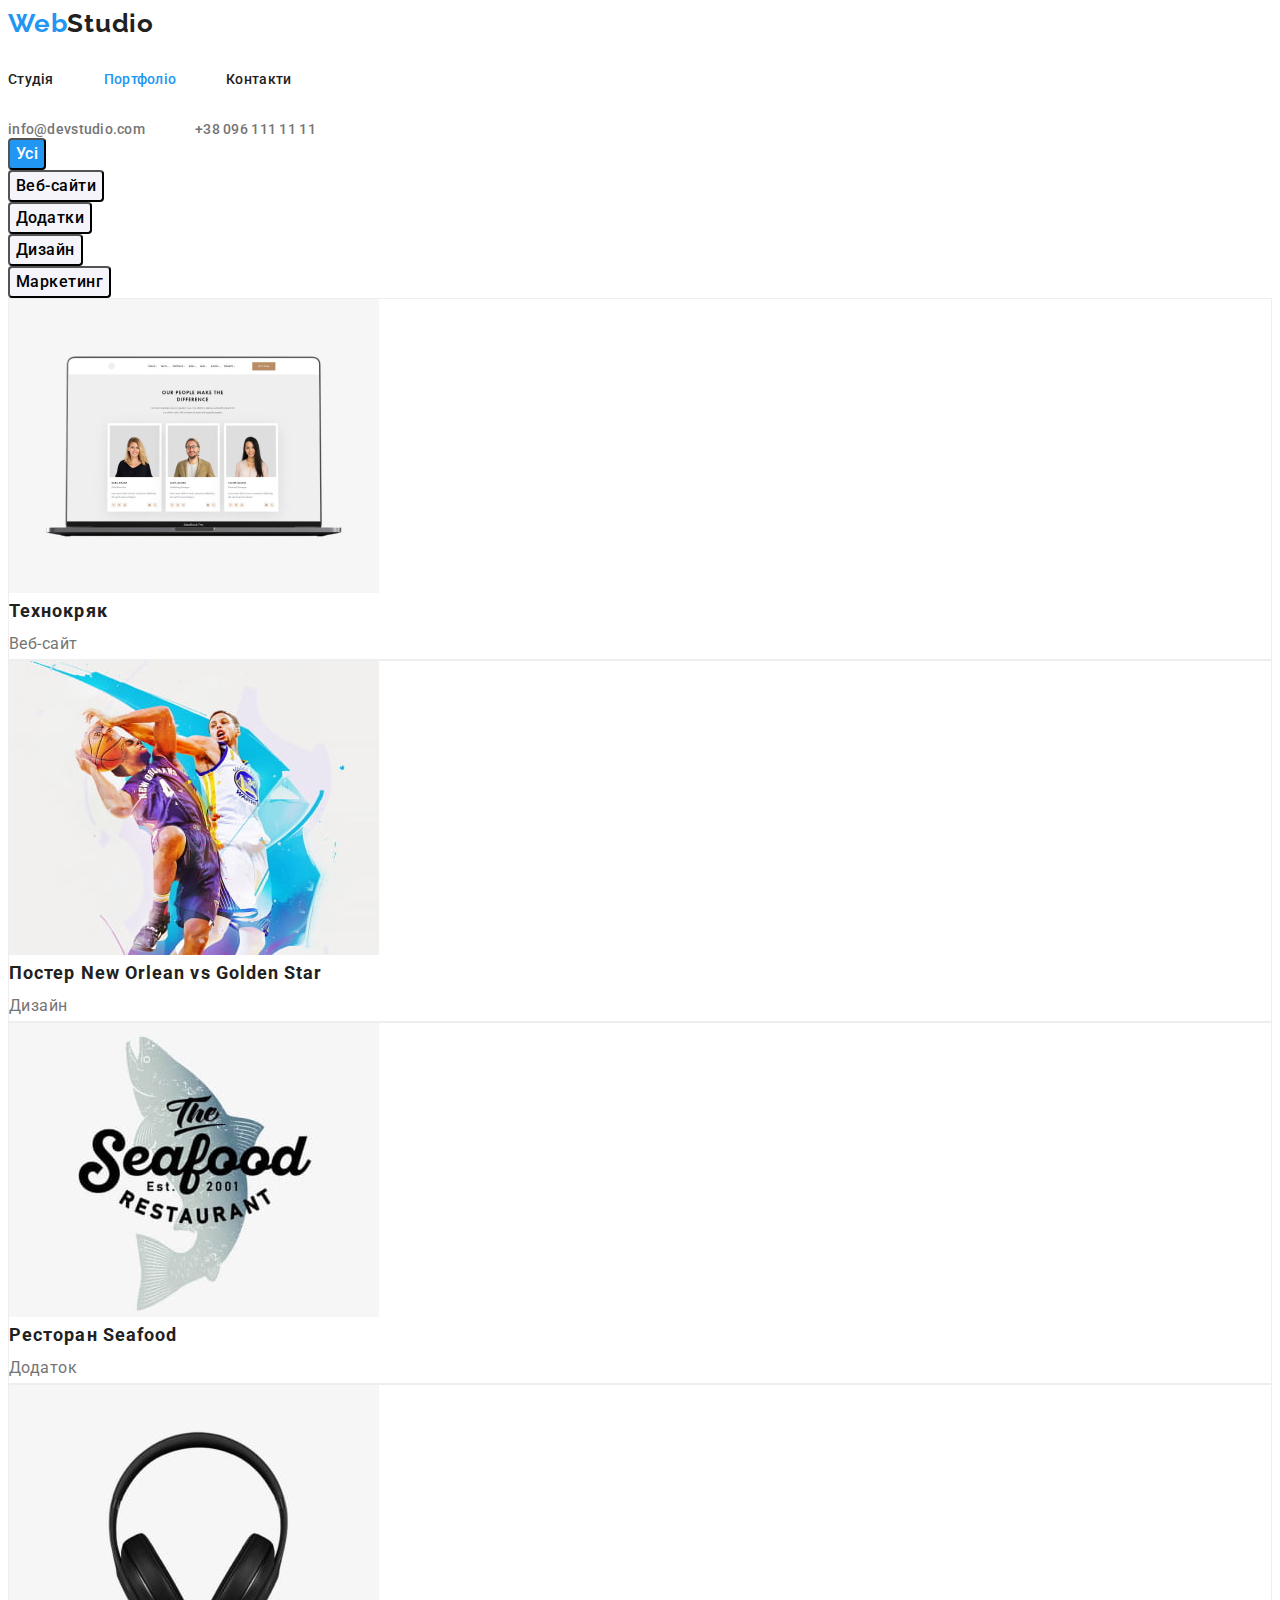
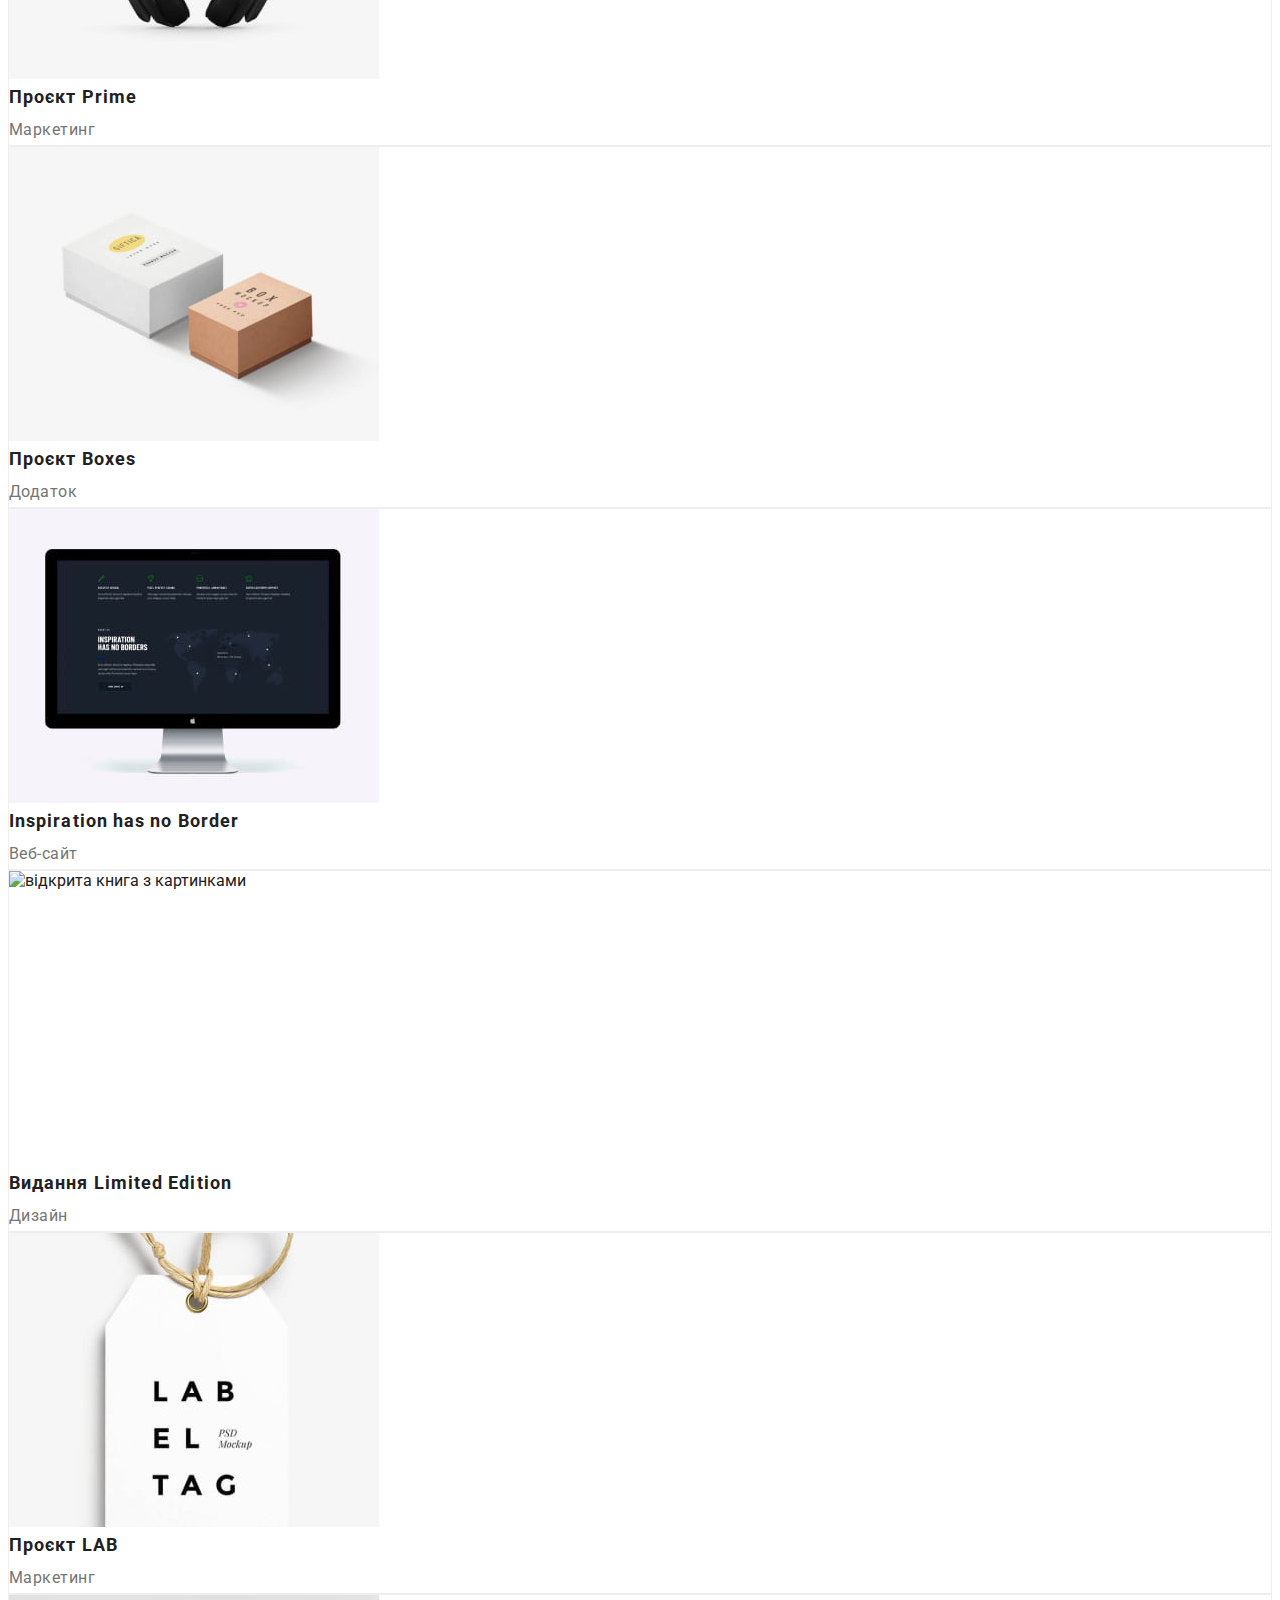
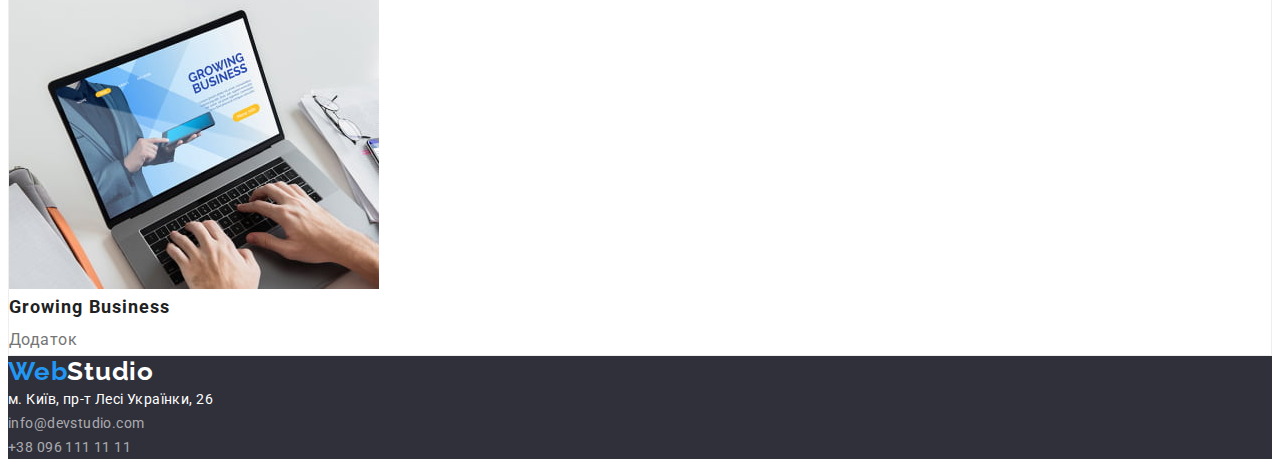
==== commit ac8177fb: "пол работы" ====
--- a/portfolio.html
+++ b/portfolio.html
@@ -5,6 +5,13 @@
     <meta http-equiv="X-UA-Compatible" content="IE=edge" />
     <meta name="viewport" content="width=device-width, initial-scale=1.0" />
     <title>Document</title>
+    <link
+      rel="stylesheet"
+      href="https://cdnjs.cloudflare.com/ajax/libs/modern-normalize/1.1.0/modern-normalize.min.css"
+      integrity="sha512-wpPYUAdjBVSE4KJnH1VR1HeZfpl1ub8YT/NKx4PuQ5NmX2tKuGu6U/JRp5y+Y8XG2tV+wKQpNHVUX03MfMFn9Q=="
+      crossorigin="anonymous"
+      referrerpolicy="no-referrer"
+    />
     <link rel="preconnect" href="https://fonts.googleapis.com" />
     <link rel="preconnect" href="https://fonts.gstatic.com" crossorigin />
     <link href="https://fonts.googleapis.com/css2?family=Raleway:wght@700&family=Roboto:wght@400;500;700;900&display=swap" rel="stylesheet" />
--- a/css/styles.css
+++ b/css/styles.css
@@ -1,217 +1,306 @@
-:root{
+:root {
   /* Fonts */
   --main-font: Roboto, sans-serif;
   --secondary-font: Raleway, sans-serif;
   /* Text colors */
-  --main-txt-cl:#212121;
-  --dark-txt-cl:#757575;
-  --ligh-txt-cl:#FFFFFF;
-  --ligt-txt-cl-60:rgba(255, 255, 255, 0.6);
-  --accent-txt-cl:#2196F3;
+  --main-txt-cl: #212121;
+  --dark-txt-cl: #757575;
+  --ligh-txt-cl: #ffffff;
+  --ligt-txt-cl-60: rgba(255, 255, 255, 0.6);
+  --accent-txt-cl: #2196f3;
   /* Background colors*/
-  --main-bg-cl:#FFFFFF;
-  --dark-bg-cl:#2F303A;
-  --ligt-bg-cl:#F5F4FA;
-  --accent-bg-cl:#2196F3;
+  --main-bg-cl: #ffffff;
+  --dark-bg-cl: #2f303a;
+  --ligt-bg-cl: #f5f4fa;
+  --accent-bg-cl: #2196f3;
   /* Others */
-
-}
-body{
+  --border-cl:#ECECEC;
+}
+body {
   font-family: var(--main-font);
-  color:var(--main-txt-cl);
-  background-color: var(--main-bg-cl);
-
+  color: var(--main-txt-cl);
+  background-color:var(--main-bg-cl);
 }
 /* Reset */
-.link{
+.link {
   text-decoration: none;
   color: currentColor;
 }
-.list{
+.list {
   list-style: none;
-}
+ 
+}
+ul{
+ margin: 0;
+  padding: 0;
+}
+h1,h2,h3,h4,h5,h6,p{
+  margin: 0;
+}
+img{
+  display: block;
+}
+.container{
+  width: 1200px;
+  padding-left: 15px;
+  padding-right: 15px;
+  margin-left: auto;
+  margin-right: auto;
+  outline: 2px solid red;
+  outline-offset: -2px; 
+}
+
 /* Header */
-.logo{
+.header-container{
+  display: flex;
+  align-items: center;
+  border-bottom: 1px solid var(--border-cl);
+}
+.logo {
   font-family: var(--secondary-font);
-font-weight: 700;
-font-size: 26px;
-line-height: calc(31 / 26);
-letter-spacing: 0.03em;
-}
-.first-part-logo{
+  font-weight: 700;
+  font-size: 26px;
+  line-height: calc(31 / 26);
+  letter-spacing: 0.03em;
+  margin-right: 93px;
+}
+.first-part-logo {
   color: var(--accent-bg-cl);
 }
-.nav-link{
+.nav{
+  margin-right: auto;
+}
+.nav-list{
+  display: flex;
+  gap: 50px;
+}
+.nav-link {
   font-weight: 500;
-font-size: 14px;
-line-height: calc(16 / 14);
-letter-spacing: 0.02em;
+  font-size: 14px;
+  line-height: calc(16 / 14);
+  letter-spacing: 0.02em;
+  padding-top: 32px;
+  padding-bottom: 32px;
+  display: block;
 }
 .nav-link:focus,
-.nav-link:hover{
-color:var(--accent-txt-cl);
-}
-.nav-link.current{
+.nav-link:hover {
   color: var(--accent-txt-cl);
 }
-.contacts-link{
-font-weight: 500;
-font-size: 14px;
-line-height: calc(16 / 14);
-letter-spacing: 0.02em;
-
-color: var(--dark-txt-cl);
+.nav-link.current {
+  color: var(--accent-txt-cl);
+}
+.contacts-list{
+  display: flex;
+  gap: 50px;
+}
+.contacts-link {
+  font-weight: 500;
+  font-size: 14px;
+  line-height: calc(16 / 14);
+  letter-spacing: 0.02em;
+
+  color: var(--dark-txt-cl);
 }
 .contacts-link:hover,
-.contacts-link:focus{
-  color:var(--accent-txt-cl);
+.contacts-link:focus {
+  color: var(--accent-txt-cl);
 }
 /* main */
 
-.hero{
-background-color: var(--dark-bg-cl);
-}
-.hero-title{
-font-weight: 900;
-font-size: 44px;
-line-height:calc(60 / 40);
-text-align: center;
-letter-spacing: 0.06em;
-text-transform: uppercase;
-
-color: var(--ligh-txt-cl);
-}
-.hero-button{
-font-family:inherit;
-font-weight: 700;
-font-size: 16px;
-line-height:calc(30 / 16);
+.hero {
+  background-color: var(--dark-bg-cl);
+}
+.hero-container{
+  padding-top: 200px;
+  padding-bottom: 200px;
+}
+.hero-title {
+  font-weight: 900;
+  font-size: 44px;
+  line-height: calc(60 / 40);
+  text-align: center;
+  letter-spacing: 0.06em;
+  text-transform: uppercase;
+  width: 696px;
+  margin-left: auto;
+  margin-right: auto;
+
+  color: var(--ligh-txt-cl);
+}
+.hero-button {
+  font-family: inherit;
+  font-weight: 700;
+  font-size: 16px;
+  line-height: calc(30 / 16);
+  display: flex;
+  align-items: center;
+  text-align: center;
+  letter-spacing: 0.06em;
+
+  color: var(--ligh-txt-cl);
+  background-color: var(--accent-bg-cl);
+  cursor: pointer;
+  box-shadow: 0px 4px 4px rgba(0, 0, 0, 0.15);
+  border-radius: 4px;
+  border-color: transparent;
+  margin-top: 30px;
+  margin-left: auto;
+  margin-right: auto;
+}
+/* Benefits */
+
+.benefits-title {
+  display: none;
+}
+.benefits-list{
 display: flex;
-align-items: center;
-text-align: center;
-letter-spacing: 0.06em;
-
-color:var(--ligh-txt-cl);
-background-color:var(--accent-bg-cl);
-cursor: pointer;
-box-shadow: 0px 4px 4px rgba(0, 0, 0, 0.15);
-border-radius: 4px;
-}
-/* Benefits */
-.benefits-title{
-  display: none;
-}
-.benefits-subtitle{
-font-weight: 700;
-font-size: 14px;
-line-height: calc(16 / 14);
-letter-spacing: 0.03em;
-text-transform: uppercase;
-}
-.text{
-font-weight: 400;
-font-size: 14px;
-line-height: calc(24 / 14);
-letter-spacing: 0.03em;
-
-color:var(--dark-txt-cl);
+gap: 30px;
+margin-top: 94px;
+}
+.benefits-subtitle {
+  font-weight: 700;
+  font-size: 14px;
+  line-height: calc(16 / 14);
+  letter-spacing: 0.03em;
+  text-transform: uppercase;
+  margin-bottom: 10px;
+}
+.text {
+  font-weight: 400;
+  font-size: 14px;
+  line-height: calc(24 / 14);
+  letter-spacing: 0.03em;
+
+  color: var(--dark-txt-cl);
 }
 /* Operation */
-.operation-title{
-font-weight: 700;
-font-size: 36px;
-line-height:calc(42 / 36);
-text-align: center;
-letter-spacing: 0.03em;
+.operation-container{
+  margin-top: 94px;
+}
+.operation-title {
+  font-weight: 700;
+  font-size: 36px;
+  line-height: calc(42 / 36);
+  text-align: center;
+  letter-spacing: 0.03em;
+}
+.operation-list{
+  display: flex;
+  gap: 30px;
+  margin-top: 50px;
 }
 /* team */
-.team{
-  background-color:var(--ligt-bg-cl);
-}
-
-.team-title{
-font-weight: 700;
-font-size: 36px;
-line-height:calc(42 / 36);
-text-align: center;
-letter-spacing: 0.03em;
-}
-.team-item{
+.team-cotainer{
+  margin-top: 94px;
+  padding-top: 94px;
+  padding-bottom: 94px;
+}
+.team {
+  background-color: var(--ligt-bg-cl);
+}
+
+.team-title {
+  font-weight: 700;
+  font-size: 36px;
+  line-height: calc(42 / 36);
+  text-align: center;
+  letter-spacing: 0.03em;
+}
+.team-list{
+  display: flex;
+  gap: 30px;
+  margin-top: 50px;
+  
+}
+.team-item {
   background-color: var(--main-bg-cl);
   box-shadow: 0px 1px 3px rgba(0, 0, 0, 0.12), 0px 1px 1px rgba(0, 0, 0, 0.14), 0px 2px 1px rgba(0, 0, 0, 0.2);
   border-radius: 0px 0px 4px 4px;
 }
-.team-subtitle{
-font-weight: 500;
-font-size: 16px;
-line-height: calc(19 / 16);
-text-align: center;
-letter-spacing: 0.03em;
-}
-.team-text{
-
-font-weight: 400;
-font-size: 16px;
-line-height: calc(19 / 16);
-text-align: center;
-letter-spacing: 0.03em;
+.team-subtitle {
+  font-weight: 500;
+  font-size: 16px;
+  line-height: calc(19 / 16);
+  text-align: center;
+  letter-spacing: 0.03em;
+}
+.team-text {
+  font-weight: 400;
+  font-size: 16px;
+  line-height: calc(19 / 16);
+  text-align: center;
+  letter-spacing: 0.03em;
 }
 /* footer */
-.footer{
+.footer {
   background-color: var(--dark-bg-cl);
 }
-.footer .logo{
-  color: var(--ligh-txt-cl);
-}
-.address{
+.footer-container{
+  margin-top: ;
+}
+.footer .logo {
+  color: var(--ligh-txt-cl);
+}
+.address {
   font-style: normal;
 }
-.address-text{
-font-weight: 400;
-font-size: 14px;
-line-height: calc(24 / 14);
-letter-spacing: 0.03em;
-
-color:var(--ligh-txt-cl);
-}
-.address-link{
-font-weight: 400;
-font-size: 14px;
-line-height:calc(24 / 14);
-letter-spacing: 0.03em;
-color:var(--ligt-txt-cl-60);
+.address-text {
+  font-weight: 400;
+  font-size: 14px;
+  line-height: calc(24 / 14);
+  letter-spacing: 0.03em;
+
+  color: var(--ligh-txt-cl);
+}
+.address-link {
+  font-weight: 400;
+  font-size: 14px;
+  line-height: calc(24 / 14);
+  letter-spacing: 0.03em;
+  color: var(--ligt-txt-cl-60);
+}
+.address-link:hover,
+.address-link:focus{
+  color: var(--accent-txt-cl);
 }
 /* Portfolio.Html */
+.filter-button {
+  font-weight: 500;
+  font-size: 16px;
+  line-height: calc(26 / 16);
+  text-align: center;
+  letter-spacing: 0.03em;
+  background: var(--ligt-bg-cl);
+  border-radius: 4px;
+}
 .filter-button{
-font-weight: 500;
-font-size: 16px;
-line-height:calc(26 / 16);
-text-align: center;
-letter-spacing: 0.03em;
-background:var(--ligt-bg-cl);
-border-radius: 4px;
-}
-.filter-button.active{
+  font-family: inherit;
+  cursor: pointer;
+}
+.filter-button.active,
+.filter-button:hover,
+.filter-button:focus{
   background-color: var(--accent-bg-cl);
   color: var(--ligh-txt-cl);
 }
-.portfolio-title{
+.portfolio-title {
   display: none;
 }
-.portfolio-item{
-  border: 1px solid #EEEEEE;
-}
-.portfolio-subtitle{
-font-weight: 700;
-font-size: 18px;
-line-height:calc(36 / 18);
-letter-spacing: 0.06em;
-}
-.portfolio-text{
-font-weight: 400;
-font-size: 16px;
-line-height:calc(30 / 16);
-letter-spacing: 0.03em;
-
-color:var(--dark-txt-cl);
-}+.portfolio-item {
+  border: 1px solid #eeeeee;
+}
+.portfolio-subtitle {
+  font-weight: 700;
+  font-size: 18px;
+  line-height: calc(36 / 18);
+  letter-spacing: 0.06em;
+}
+.portfolio-text {
+  font-weight: 400;
+  font-size: 16px;
+  line-height: calc(30 / 16);
+  letter-spacing: 0.03em;
+
+  color: var(--dark-txt-cl);
+}
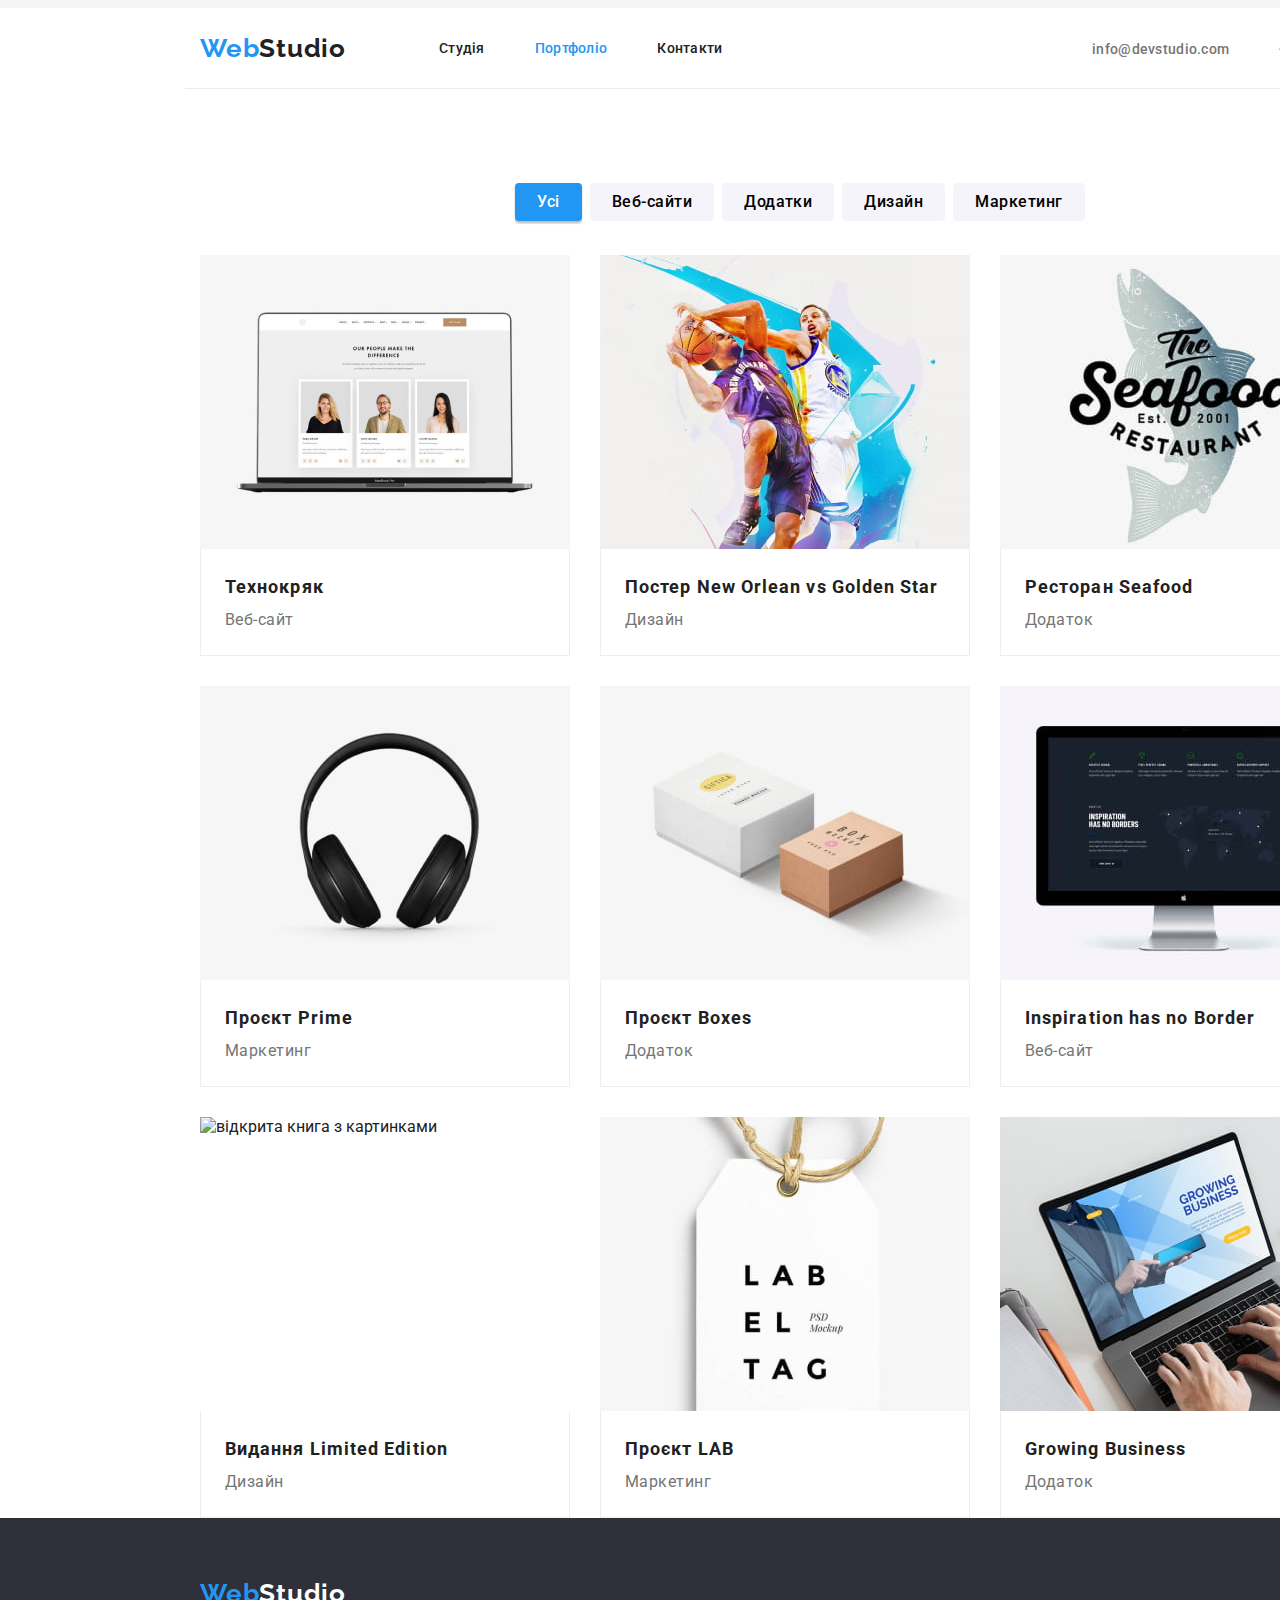
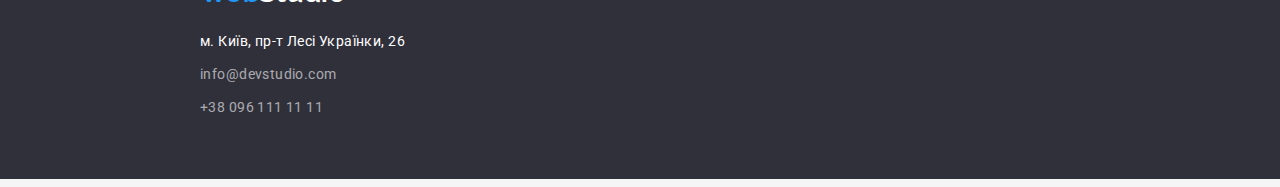
==== commit 74ef473d: "DONE" ====
--- a/portfolio.html
+++ b/portfolio.html
@@ -19,134 +19,158 @@
   </head>
   <body>
     <header class="header">
-      <!-- logo -->
-      <a class="logo link" href="index.html" lang="en"><span class="first-part-logo">Web</span>Studio</a>
-      <!--site_navigation  -->
-      <nav class="nav">
-        <ul class="nav-list list">
-          <li class="nav-item">
-            <a class="nav-link link" href="./index.html">Студія</a>
+      <div class="container header-container">
+        <!-- logo -->
+        <a class="logo link" href="index.html" lang="en"><span class="first-part-logo">Web</span>Studio</a>
+        <!--site_navigation  -->
+        <nav class="nav">
+          <ul class="nav-list list">
+            <li class="nav-item">
+              <a class="nav-link link" href="./index.html">Студія</a>
+            </li>
+            <li class="nav-item">
+              <a class="nav-link link current" href="./portfolio.html">Портфоліо</a>
+            </li>
+            <li class="nav-item">
+              <a class="nav-link link" href="/Contact">Контакти</a>
+            </li>
+          </ul>
+        </nav>
+        <!-- contacts -->
+        <ul class="contacts-list list">
+          <li class="contacts-item">
+            <a class="contacts-link link" href="mailto:info@devstudio.com" lang="en">info@devstudio.com</a>
           </li>
-          <li class="nav-item">
-            <a class="nav-link link current" href="./portfolio.html">Портфоліо</a>
-          </li>
-          <li class="nav-item">
-            <a class="nav-link link" href="/Contact">Контакти</a>
+          <li class="contacts-item">
+            <a class="contacts-link link" href="tel:+380961111111">+38 096 111 11 11</a>
           </li>
         </ul>
-      </nav>
-      <!-- contacts -->
-      <ul class="contacts-list list">
-        <li class="contacts-item">
-          <a class="contacts-link link" href="mailto:info@devstudio.com" lang="en">info@devstudio.com</a>
-        </li>
-        <li class="contacts-item">
-          <a class="contacts-link link" href="tel:+380961111111">+38 096 111 11 11</a>
-        </li>
-      </ul>
+      </div>
     </header>
     <main>
       <section class="portfolio-section">
-        <h1 class="portfolio-title">Портфоліо</h1>
-        <ul class="filter-list list">
-          <li class="filter-item"><button class="filter-button active" type="button">Усі</button></li>
-          <li class="filter-item"><button class="filter-button" type="button">Веб-сайти</button></li>
-          <li class="filter-item"><button class="filter-button" type="button">Додатки</button></li>
-          <li class="filter-item"><button class="filter-button" type="button">Дизайн</button></li>
-          <li class="filter-item"><button class="filter-button" type="button">Маркетинг</button></li>
-        </ul>
-        <ul class="portfolio-list list">
-          <li class="portfolio-item">
-            <img class="portfolio-img" src="./img/portfolio/1tehnocryak.jpg" alt="ноутбук з відкритим сайтом на екрані" width="370" height="294" />
-            <h2 class="portfolio-subtitle">Технокряк</h2>
-            <p class="portfolio-text text">Веб-сайт</p>
-          </li>
-          <li class="portfolio-item">
-            <img
-              class="portfolio-img"
-              src="./img/portfolio/2New-Orlean-vs-Golden-Star.jpg"
-              alt="играют в баскет размерами большими"
-              width="370"
-              height="294"
-            />
-            <h2 class="portfolio-subtitle">
-              Постер
-              <span lang="en">New Orlean vs Golden Star</span>
-            </h2>
-            <p class="portfolio-text text">Дизайн</p>
-          </li>
-          <li class="portfolio-item">
-            <img class="portfolio-img" src="./img/portfolio/3Seafood.jpg" alt="логотип ресторану" width="370" height="294" />
-            <h2 class="portfolio-subtitle">
-              Ресторан
-              <span lang="en">Seafood</span>
-            </h2>
-            <p class="portfolio-text text">Додаток</p>
-          </li>
-          <li class="portfolio-item">
-            <img class="portfolio-img" src="./img/portfolio/4Prime.jpg" alt="накладні навушники" width="370" height="294" />
-            <h2 class="portfolio-subtitle">
-              Проєкт
-              <span lang="en">Prime</span>
-            </h2>
-            <p class="portfolio-text text">Маркетинг</p>
-          </li>
-          <li class="portfolio-item">
-            <img class="portfolio-img" src="./img/portfolio/5Boxes.jpg" alt="дві коробки різного розміру і кольору" width="370" height="294" />
-            <h2 class="portfolio-subtitle">
-              Проєкт
-              <span lang="en">Boxes</span>
-            </h2>
-            <p class="portfolio-text text">Додаток</p>
-          </li>
-          <li class="portfolio-item">
-            <img
-              class="portfolio-img"
-              src="./img/portfolio/6Inspiration-has-no-Borders.jpg"
-              alt="монітор на якому відкритий сайт"
-              width="370"
-              height="294"
-            />
-            <h2 class="portfolio-subtitle" lang="en">Inspiration has no Border</h2>
-            <p class="portfolio-text text">Веб-сайт</p>
-          </li>
-          <li class="portfolio-item">
-            <img class="portfolio-img" src="./img/portfolio/7Limited-Edition.jpg" alt="відкрита книга з картинками" width="370" height="294" />
-            <h2 class="portfolio-subtitle">
-              Видання
-              <span lang="en">Limited Edition</span>
-            </h2>
-            <p class="portfolio-text text">Дизайн</p>
-          </li>
-          <li class="portfolio-item">
-            <img class="portfolio-img" src="./img/portfolio/8LAB.jpg" alt="бірка з логотипом магазину" width="370" height="294" />
-            <h2 class="portfolio-subtitle">
-              Проєкт
-              <span lang="en">LAB</span>
-            </h2>
-            <p class="portfolio-text text">Маркетинг</p>
-          </li>
-          <li class="portfolio-item">
-            <img class="portfolio-img" src="./img/portfolio/9Growing-Business.jpg" alt="людина реєструється на сайті" width="370" height="294" />
-            <h2 class="portfolio-subtitle" lang="en">Growing Business</h2>
-            <p class="portfolio-text text">Додаток</p>
-          </li>
-        </ul>
+        <div class="container">
+          <h1 class="visually-hidden">Портфоліо</h1>
+          <ul class="filter-list list">
+            <li class="filter-item"><button class="filter-button active" type="button">Усі</button></li>
+            <li class="filter-item"><button class="filter-button" type="button">Веб-сайти</button></li>
+            <li class="filter-item"><button class="filter-button" type="button">Додатки</button></li>
+            <li class="filter-item"><button class="filter-button" type="button">Дизайн</button></li>
+            <li class="filter-item"><button class="filter-button" type="button">Маркетинг</button></li>
+          </ul>
+          <ul class="portfolio-list list">
+            <li class="portfolio-item">
+              <img class="portfolio-img" src="./img/portfolio/1tehnocryak.jpg" alt="ноутбук з відкритим сайтом на екрані" width="370" height="294" />
+              <div class="portfolio-card-title">
+                <h2 class="portfolio-subtitle">Технокряк</h2>
+                <p class="portfolio-text text">Веб-сайт</p>
+              </div>
+            </li>
+            <li class="portfolio-item">
+              <img
+                class="portfolio-img"
+                src="./img/portfolio/2New-Orlean-vs-Golden-Star.jpg"
+                alt="играют в баскет размерами большими"
+                width="370"
+                height="294"
+              />
+              <div class="portfolio-card-title">
+                <h2 class="portfolio-subtitle">
+                  Постер
+                  <span lang="en">New Orlean vs Golden Star</span>
+                </h2>
+                <p class="portfolio-text text">Дизайн</p>
+              </div>
+            </li>
+            <li class="portfolio-item">
+              <img class="portfolio-img" src="./img/portfolio/3Seafood.jpg" alt="логотип ресторану" width="370" height="294" />
+              <div class="portfolio-card-title">
+                <h2 class="portfolio-subtitle">
+                  Ресторан
+                  <span lang="en">Seafood</span>
+                </h2>
+                <p class="portfolio-text text">Додаток</p>
+              </div>
+            </li>
+            <li class="portfolio-item">
+              <img class="portfolio-img" src="./img/portfolio/4Prime.jpg" alt="накладні навушники" width="370" height="294" />
+              <div class="portfolio-card-title">
+                <h2 class="portfolio-subtitle">
+                  Проєкт
+                  <span lang="en">Prime</span>
+                </h2>
+                <p class="portfolio-text text">Маркетинг</p>
+              </div>
+            </li>
+            <li class="portfolio-item">
+              <img class="portfolio-img" src="./img/portfolio/5Boxes.jpg" alt="дві коробки різного розміру і кольору" width="370" height="294" />
+              <div class="portfolio-card-title">
+                <h2 class="portfolio-subtitle">
+                  Проєкт
+                  <span lang="en">Boxes</span>
+                </h2>
+                <p class="portfolio-text text">Додаток</p>
+              </div>
+            </li>
+            <li class="portfolio-item">
+              <img
+                class="portfolio-img"
+                src="./img/portfolio/6Inspiration-has-no-Borders.jpg"
+                alt="монітор на якому відкритий сайт"
+                width="370"
+                height="294"
+              />
+              <div class="portfolio-card-title">
+                <h2 class="portfolio-subtitle" lang="en">Inspiration has no Border</h2>
+                <p class="portfolio-text text">Веб-сайт</p>
+              </div>
+            </li>
+            <li class="portfolio-item">
+              <img class="portfolio-img" src="./img/portfolio/7Limited-Edition.jpg" alt="відкрита книга з картинками" width="370" height="294" />
+              <div class="portfolio-card-title">
+                <h2 class="portfolio-subtitle">
+                  Видання
+                  <span lang="en">Limited Edition</span>
+                </h2>
+                <p class="portfolio-text text">Дизайн</p>
+              </div>
+            </li>
+            <li class="portfolio-item">
+              <img class="portfolio-img" src="./img/portfolio/8LAB.jpg" alt="бірка з логотипом магазину" width="370" height="294" />
+              <div class="portfolio-card-title">
+                <h2 class="portfolio-subtitle">
+                  Проєкт
+                  <span lang="en">LAB</span>
+                </h2>
+                <p class="portfolio-text text">Маркетинг</p>
+              </div>
+            </li>
+            <li class="portfolio-item">
+              <img class="portfolio-img" src="./img/portfolio/9Growing-Business.jpg" alt="людина реєструється на сайті" width="370" height="294" />
+              <div class="portfolio-card-title">
+                <h2 class="portfolio-subtitle" lang="en">Growing Business</h2>
+                <p class="portfolio-text text">Додаток</p>
+              </div>
+            </li>
+          </ul>
+        </div>
       </section>
     </main>
     <footer class="footer">
-      <a class="logo link" href="index.html" lang="en"><span class="first-part-logo">Web</span>Studio</a>
-      <address class="address">
-        <p class="address-text">м. Київ, пр-т Лесі Українки, 26</p>
-        <ul class="address-list list">
-          <li class="address-item">
-            <a class="address-link link" href="mailto:info@devstudio.com" lang="en">info@devstudio.com</a>
-          </li>
-          <li class="address-item">
-            <a class="address-link link" href="tel:+380961111111">+38 096 111 11 11</a>
-          </li>
-        </ul>
-      </address>
+      <div class="container footer-container">
+        <a class="logo link" href="index.html" lang="en"><span class="first-part-logo">Web</span>Studio</a>
+        <address class="address">
+          <p class="address-text">м. Київ, пр-т Лесі Українки, 26</p>
+          <ul class="address-list list">
+            <li class="address-item">
+              <a class="address-link link" href="mailto:info@devstudio.com" lang="en">info@devstudio.com</a>
+            </li>
+            <li class="address-item">
+              <a class="address-link link" href="tel:+380961111111">+38 096 111 11 11</a>
+            </li>
+          </ul>
+        </address>
+      </div>
     </footer>
   </body>
 </html>
--- a/css/styles.css
+++ b/css/styles.css
@@ -1,3 +1,6 @@
+html {
+  background-color: var(--html-cl);
+}
 :root {
   /* Fonts */
   --main-font: Roboto, sans-serif;
@@ -13,13 +16,18 @@
   --dark-bg-cl: #2f303a;
   --ligt-bg-cl: #f5f4fa;
   --accent-bg-cl: #2196f3;
+  --html-cl: #f5f5f5;
   /* Others */
-  --border-cl:#ECECEC;
+  --border-cl: #ececec;
+  --border-card-cl: #eeeeee;
 }
 body {
   font-family: var(--main-font);
   color: var(--main-txt-cl);
-  background-color:var(--main-bg-cl);
+  background-color: var(--main-bg-cl);
+  width: 1600px;
+  margin-left: auto;
+  margin-right: auto;
 }
 /* Reset */
 .link {
@@ -28,30 +36,47 @@
 }
 .list {
   list-style: none;
- 
-}
-ul{
- margin: 0;
+}
+ul {
+  margin: 0;
   padding: 0;
 }
-h1,h2,h3,h4,h5,h6,p{
+h1,
+h2,
+h3,
+h4,
+h5,
+h6,
+p {
   margin: 0;
 }
-img{
+img {
   display: block;
 }
-.container{
+.container {
   width: 1200px;
   padding-left: 15px;
   padding-right: 15px;
   margin-left: auto;
   margin-right: auto;
-  outline: 2px solid red;
-  outline-offset: -2px; 
+  /* outline: 2px solid red;
+  outline-offset: -2px; */
+}
+.visually-hidden {
+  position: absolute;
+  width: 1px;
+  height: 1px;
+  margin: -1px;
+  border: 0;
+  padding: 0;
+  white-space: nowrap;
+  clip-path: inset(100%);
+  clip: rect(0 0 0 0);
+  overflow: hidden;
 }
 
 /* Header */
-.header-container{
+.header-container {
   display: flex;
   align-items: center;
   border-bottom: 1px solid var(--border-cl);
@@ -67,10 +92,10 @@
 .first-part-logo {
   color: var(--accent-bg-cl);
 }
-.nav{
-  margin-right: auto;
-}
-.nav-list{
+.nav {
+  margin-right: auto;
+}
+.nav-list {
   display: flex;
   gap: 50px;
 }
@@ -90,7 +115,7 @@
 .nav-link.current {
   color: var(--accent-txt-cl);
 }
-.contacts-list{
+.contacts-list {
   display: flex;
   gap: 50px;
 }
@@ -110,11 +135,10 @@
 
 .hero {
   background-color: var(--dark-bg-cl);
-}
-.hero-container{
   padding-top: 200px;
   padding-bottom: 200px;
 }
+
 .hero-title {
   font-weight: 900;
   font-size: 44px;
@@ -149,14 +173,14 @@
   margin-right: auto;
 }
 /* Benefits */
-
-.benefits-title {
-  display: none;
-}
-.benefits-list{
-display: flex;
-gap: 30px;
-margin-top: 94px;
+.benefits {
+  padding-top: 94px;
+  padding-bottom: 94px;
+}
+
+.benefits-list {
+  display: flex;
+  gap: 30px;
 }
 .benefits-subtitle {
   font-weight: 700;
@@ -175,8 +199,8 @@
   color: var(--dark-txt-cl);
 }
 /* Operation */
-.operation-container{
-  margin-top: 94px;
+.operation {
+  padding-bottom: 94px;
 }
 .operation-title {
   font-weight: 700;
@@ -185,17 +209,17 @@
   text-align: center;
   letter-spacing: 0.03em;
 }
-.operation-list{
+.operation-list {
   display: flex;
   gap: 30px;
   margin-top: 50px;
 }
 /* team */
-.team-cotainer{
-  margin-top: 94px;
+.team {
   padding-top: 94px;
   padding-bottom: 94px;
 }
+
 .team {
   background-color: var(--ligt-bg-cl);
 }
@@ -207,11 +231,10 @@
   text-align: center;
   letter-spacing: 0.03em;
 }
-.team-list{
+.team-list {
   display: flex;
   gap: 30px;
   margin-top: 50px;
-  
 }
 .team-item {
   background-color: var(--main-bg-cl);
@@ -224,6 +247,7 @@
   line-height: calc(19 / 16);
   text-align: center;
   letter-spacing: 0.03em;
+  margin-top: 30px;
 }
 .team-text {
   font-weight: 400;
@@ -231,19 +255,25 @@
   line-height: calc(19 / 16);
   text-align: center;
   letter-spacing: 0.03em;
+  margin-top: 10px;
 }
 /* footer */
 .footer {
   background-color: var(--dark-bg-cl);
 }
-.footer-container{
-  margin-top: ;
+.footer-container {
+  padding-top: 60px;
+  padding-bottom: 60px;
 }
 .footer .logo {
   color: var(--ligh-txt-cl);
 }
 .address {
   font-style: normal;
+  margin-top: 20px;
+}
+.address-item {
+  margin-top: 9px;
 }
 .address-text {
   font-weight: 400;
@@ -261,10 +291,19 @@
   color: var(--ligt-txt-cl-60);
 }
 .address-link:hover,
-.address-link:focus{
+.address-link:focus {
   color: var(--accent-txt-cl);
 }
 /* Portfolio.Html */
+.portfolio-section {
+  padding-top: 94px;
+}
+
+.filter-list {
+  display: flex;
+  gap: 8px;
+  justify-content: center;
+}
 .filter-button {
   font-weight: 500;
   font-size: 16px;
@@ -273,23 +312,31 @@
   letter-spacing: 0.03em;
   background: var(--ligt-bg-cl);
   border-radius: 4px;
-}
-.filter-button{
+  border: none;
   font-family: inherit;
   cursor: pointer;
-}
+  padding: 6px 22px;
+}
+
 .filter-button.active,
 .filter-button:hover,
-.filter-button:focus{
+.filter-button:focus {
   background-color: var(--accent-bg-cl);
   color: var(--ligh-txt-cl);
-}
-.portfolio-title {
-  display: none;
-}
-.portfolio-item {
-  border: 1px solid #eeeeee;
-}
+  box-shadow: 0px 3px 1px rgba(0, 0, 0, 0.1), 0px 1px 2px rgba(0, 0, 0, 0.08), 0px 2px 2px rgba(0, 0, 0, 0.12);
+}
+.portfolio-list {
+  display: flex;
+  flex-wrap: wrap;
+  margin-top: 34px;
+  gap: 30px;
+}
+.portfolio-card-title {
+  border: 1px solid var(--border-card-cl);
+  border-top: none;
+  padding: 20px 24px;
+}
+
 .portfolio-subtitle {
   font-weight: 700;
   font-size: 18px;
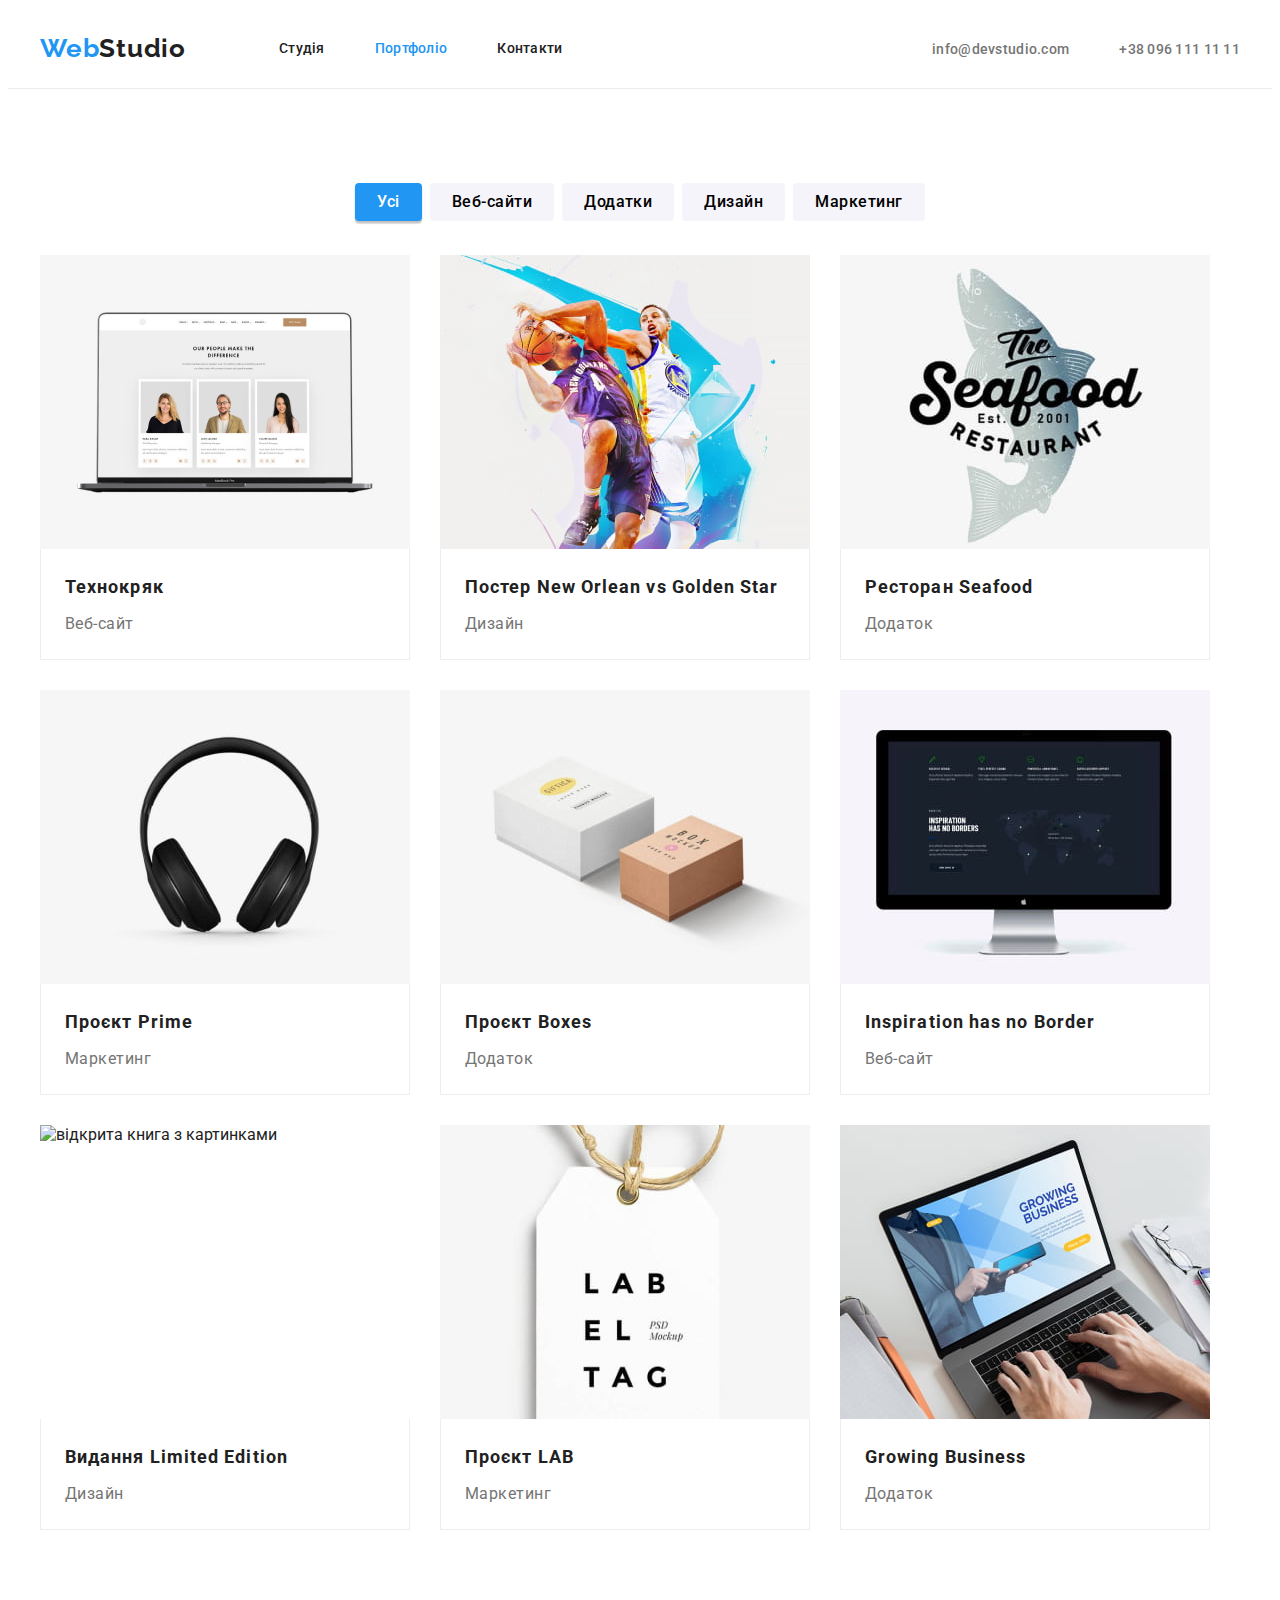
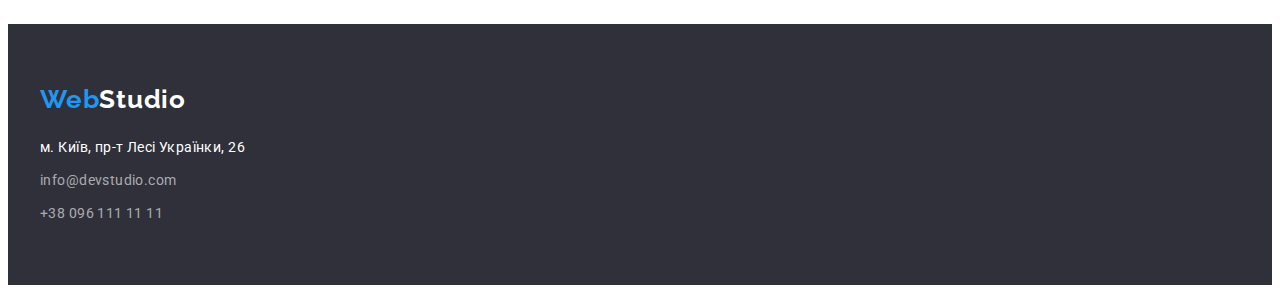
==== commit 8041e789: "corrected the comments of the mentor" ====
--- a/portfolio.html
+++ b/portfolio.html
@@ -157,7 +157,7 @@
       </section>
     </main>
     <footer class="footer">
-      <div class="container footer-container">
+      <div class="container ">
         <a class="logo link" href="index.html" lang="en"><span class="first-part-logo">Web</span>Studio</a>
         <address class="address">
           <p class="address-text">м. Київ, пр-т Лесі Українки, 26</p>
--- a/css/styles.css
+++ b/css/styles.css
@@ -1,6 +1,3 @@
-html {
-  background-color: var(--html-cl);
-}
 :root {
   /* Fonts */
   --main-font: Roboto, sans-serif;
@@ -16,7 +13,6 @@
   --dark-bg-cl: #2f303a;
   --ligt-bg-cl: #f5f4fa;
   --accent-bg-cl: #2196f3;
-  --html-cl: #f5f5f5;
   /* Others */
   --border-cl: #ececec;
   --border-card-cl: #eeeeee;
@@ -25,9 +21,6 @@
   font-family: var(--main-font);
   color: var(--main-txt-cl);
   background-color: var(--main-bg-cl);
-  width: 1600px;
-  margin-left: auto;
-  margin-right: auto;
 }
 /* Reset */
 .link {
@@ -76,10 +69,12 @@
 }
 
 /* Header */
+.header {
+  border-bottom: 1px solid var(--border-cl);
+}
 .header-container {
   display: flex;
   align-items: center;
-  border-bottom: 1px solid var(--border-cl);
 }
 .logo {
   font-family: var(--secondary-font);
@@ -124,6 +119,8 @@
   font-size: 14px;
   line-height: calc(16 / 14);
   letter-spacing: 0.02em;
+  padding-top: 32px;
+  padding-bottom: 32px;
 
   color: var(--dark-txt-cl);
 }
@@ -157,21 +154,24 @@
   font-weight: 700;
   font-size: 16px;
   line-height: calc(30 / 16);
-  display: flex;
-  align-items: center;
-  text-align: center;
+  display: block;
   letter-spacing: 0.06em;
 
-  color: var(--ligh-txt-cl);
-  background-color: var(--accent-bg-cl);
-  cursor: pointer;
-  box-shadow: 0px 4px 4px rgba(0, 0, 0, 0.15);
-  border-radius: 4px;
-  border-color: transparent;
+  width: 216px;
+  height: 50px;
   margin-top: 30px;
   margin-left: auto;
   margin-right: auto;
-}
+  text-align: center;
+
+color: var(--ligh-txt-cl);
+background-color: var(--accent-bg-cl);
+cursor: pointer;
+box-shadow: 0px 4px 4px rgba(0, 0, 0, 0.15);
+border-radius: 4px;
+border: none;
+}
+
 /* Benefits */
 .benefits {
   padding-top: 94px;
@@ -182,6 +182,9 @@
   display: flex;
   gap: 30px;
 }
+.benefits-item {
+  width: 270px;
+}
 .benefits-subtitle {
   font-weight: 700;
   font-size: 14px;
@@ -241,13 +244,15 @@
   box-shadow: 0px 1px 3px rgba(0, 0, 0, 0.12), 0px 1px 1px rgba(0, 0, 0, 0.14), 0px 2px 1px rgba(0, 0, 0, 0.2);
   border-radius: 0px 0px 4px 4px;
 }
+.team-card-title {
+  padding: 30px;
+}
 .team-subtitle {
   font-weight: 500;
   font-size: 16px;
   line-height: calc(19 / 16);
   text-align: center;
   letter-spacing: 0.03em;
-  margin-top: 30px;
 }
 .team-text {
   font-weight: 400;
@@ -260,13 +265,12 @@
 /* footer */
 .footer {
   background-color: var(--dark-bg-cl);
-}
-.footer-container {
   padding-top: 60px;
   padding-bottom: 60px;
 }
 .footer .logo {
   color: var(--ligh-txt-cl);
+  margin-right: 0;
 }
 .address {
   font-style: normal;
@@ -297,6 +301,7 @@
 /* Portfolio.Html */
 .portfolio-section {
   padding-top: 94px;
+  padding-bottom: 94px;
 }
 
 .filter-list {
@@ -350,4 +355,5 @@
   letter-spacing: 0.03em;
 
   color: var(--dark-txt-cl);
-}
+  margin-top: 4px;
+}
